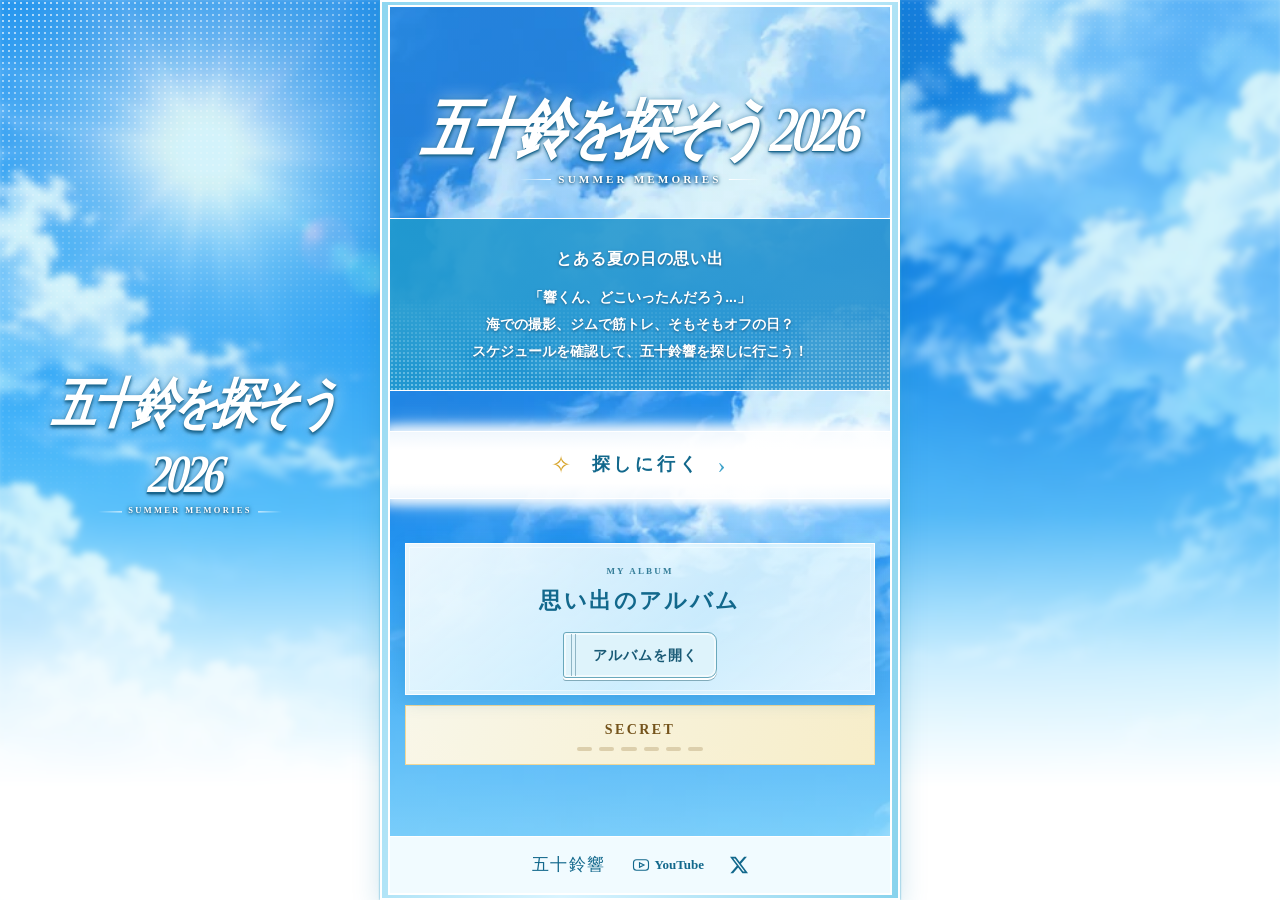
==== index.html @ 38d5ed5e "Publish 五十鈴を探そう2026 static site" ====
<!doctype html>
<html lang="ja">
<head>
  <meta charset="UTF-8">
  <meta name="viewport" content="width=device-width, initial-scale=1, viewport-fit=cover">
  <meta name="theme-color" content="#70c8ed">
  <meta name="description" content="">
  <title>五十鈴を探そう</title>
  <link rel="icon" href="favicon.svg" type="image/svg+xml">
  <link rel="stylesheet" href="style.css">
  <link rel="stylesheet" href="opening.css">
  <link rel="stylesheet" href="story.css">
  <script defer src="app.js"></script>
  <link rel="canonical" href="https://isuzukyo.github.io/isuzu-summer-2026/">
</head>
<body>
  <a class="skip-link" href="#main" data-text="共通.本文へ">本文へスキップ</a>
  <div class="summer-world" aria-hidden="true">
    <div class="world-sky"></div><div class="sky-halftone"></div>
    <div class="world-wordmark summer-signature">
      <span class="summer-lettering" data-text="トップ.タイトル">五十鈴を探そう
2026</span>
      <span class="signature-en" data-text="共通.英語ブランド名">SUMMER MEMORIES</span>
    </div>
  </div>
  <div class="campaign-frame">
    <div class="campaign-paper">
      <main id="main" tabindex="-1">
        <section id="title" class="summer-opening" aria-labelledby="hero-title">
          <div class="title-plate summer-signature">
            <h1 id="hero-title" class="summer-lettering" tabindex="-1" data-text="トップ.タイトル">五十鈴を探そう
2026</h1>
            <span class="signature-en" data-text="共通.英語ブランド名">SUMMER MEMORIES</span>
          </div>
          <div class="story-prologue">
            <p class="prologue-lead" data-text="トップ.前置き">とある夏の日の思い出</p>
            <p data-text="トップ.説明">「響くん、どこいったんだろう...」
海での撮影、ジムで筋トレ、そもそもオフの日？
スケジュールを確認して、五十鈴響を探しに行こう！</p>
          </div>
          <div class="start-strip"><button class="summer-start" type="button" data-start data-label="トップ.開始ボタン" aria-label="夏をはじめる"><span class="start-flare" aria-hidden="true">✧</span><span data-text="トップ.開始ボタン">探しに行く</span><span class="start-arrow" aria-hidden="true">›</span></button></div>
        </section>
        <section class="summer-album-invite" aria-labelledby="album-cover-title">
          <span class="album-kicker" data-text="アルバム案内.表紙英語">MY ALBUM</span>
          <h2 id="album-cover-title" data-text="アルバム案内.表紙タイトル">思い出のアルバム</h2>
          <p class="album-sub" data-text="アルバム案内.表紙説明"></p>
          <button type="button" class="album-cover-button album-book" data-gallery data-label="アルバム案内.開くボタン" aria-label="アルバムを開く"><span data-text="アルバム案内.開くボタン">アルバムを開く</span></button>
        </section>
        <section id="secret-entry" data-label="シークレット.アルバムタイトル" aria-label="SECRET"></section>
      </main>
    </div>
    <footer id="creator" class="campaign-footer" aria-labelledby="creator-title">
      <p class="creator-name" id="creator-title" data-text="公式リンク.名前">五十鈴響</p>
      <div class="creator-socials">
        <a data-social-link="youtube" data-label="公式リンク.YouTubeラベル" aria-label="YouTube" href="https://www.youtube.com/@isuzukyo" target="_blank" rel="noopener noreferrer"><svg viewBox="0 0 24 24" aria-hidden="true"><rect x="2" y="5" width="20" height="14" rx="4"/><path d="m10 9 6 3-6 3Z"/></svg><span data-text="公式リンク.YouTubeラベル">YouTube</span></a>
        <a data-social-link="x" data-label="公式リンク.Xラベル" aria-label="X" title="X" href="https://x.com/isuzu_kyo" target="_blank" rel="noopener noreferrer"><svg viewBox="0 0 24 24" aria-hidden="true"><path fill="currentColor" stroke="none" d="M18.901 1.153h3.68l-8.04 9.19L24 22.846h-7.406l-5.8-7.584-6.64 7.584H.47l8.6-9.835L0 1.154h7.594l5.243 6.932 6.064-6.933Zm-1.29 19.496h2.039L6.495 3.24H4.307l13.304 17.409Z"/></svg></a>
      </div>
    </footer>
  </div>
  <dialog id="experience" class="experience-dialog" aria-label="夏のつづきの物語">
    <header class="dialog-tools">
      <button class="dialog-home" type="button" data-home data-label="ボタン.タイトル画面に戻る" aria-label="タイトル画面に戻る"><span aria-hidden="true">←</span><span data-text="ボタン.タイトル画面に戻る">タイトル画面に戻る</span></button>
      <span class="story-wordmark" aria-hidden="true" data-text="トップ.タイトル">五十鈴を探そう
2026</span>
    </header>
    <div id="experience-content"></div>
  </dialog>
  <dialog id="gallery" class="gallery-dialog" data-label="アルバム.タイトル" aria-label="思い出のアルバム">
    <header class="dialog-tools">
      <button class="dialog-home" type="button" data-home data-label="ボタン.タイトル画面に戻る" aria-label="タイトル画面に戻る"><span aria-hidden="true">←</span><span data-text="ボタン.タイトル画面に戻る">タイトル画面に戻る</span></button>
      <button class="dialog-close" type="button" data-close data-label="共通.アルバムを閉じる" aria-label="アルバムを閉じる">×</button>
    </header>
    <div id="gallery-content"></div>
  </dialog>
  <dialog id="secret-gallery" class="gallery-dialog" data-label="シークレット.アルバムタイトル" aria-label="SECRET">
    <header class="dialog-tools">
      <button class="dialog-home" type="button" data-home data-label="ボタン.タイトル画面に戻る" aria-label="タイトル画面に戻る"><span aria-hidden="true">←</span><span data-text="ボタン.タイトル画面に戻る">タイトル画面に戻る</span></button>
      <button class="dialog-close" type="button" data-close data-label="共通.SECRETを閉じる" aria-label="SECRETを閉じる">×</button>
    </header>
    <div id="secret-gallery-content"></div>
  </dialog>
  <dialog id="artwork" class="artwork-dialog" aria-label="思い出のイラスト">
    <header class="dialog-tools">
      <button class="dialog-home" type="button" data-home data-label="ボタン.タイトル画面に戻る" aria-label="タイトル画面に戻る"><span aria-hidden="true">←</span><span data-text="ボタン.タイトル画面に戻る">タイトル画面に戻る</span></button>
      <button class="dialog-close" type="button" data-close data-label="共通.イラストを閉じる" aria-label="イラストを閉じる">×</button>
    </header>
    <div id="artwork-content"></div>
  </dialog>
  <div id="toast" role="status" aria-live="polite" hidden></div>
</body></html>
---- style.css ----
@charset "UTF-8";

/* A small summer story: a framed stage, generous controls, and uncropped artwork. */
:root {
  --paper: #f5fbfe;
  --white: #fffefa;
  --ink: #174b68;
  --muted: #4f7083;
  --teal: #126a94;
  --teal-dark: #105777;
  --sky: #89d6f2;
  --line: #bfdce9;
  --gold: #f8b500;
  --gold-hover: #e9aa00;
  --gold-soft: #fff2c1;
  --focus: #126a94;
  --serif: "Yu Mincho", "Hiragino Mincho ProN", "Noto Serif JP", serif;
  --sans: "Yu Gothic", "Hiragino Kaku Gothic ProN", Meiryo, sans-serif;
}

* { box-sizing: border-box; }
html { scroll-behavior: smooth; scrollbar-gutter: stable; }
html[data-modal-open] { overflow: hidden; }
body {
  min-width: 280px;
  margin: 0;
  padding: 32px 24px;
  color: var(--ink);
  background:
    radial-gradient(circle at 8% 18%, #fff4bf80 0 5.5%, transparent 5.7%),
    radial-gradient(ellipse at 88% 80%, #b8e8f699, transparent 42%),
    linear-gradient(155deg, #bce9f8 0%, #e4f5fb 48%, #f2f9fc 100%);
  font: 14px/1.8 var(--sans);
  font-feature-settings: "palt";
  -webkit-font-smoothing: antialiased;
}
body::before {
  content: "";
  position: fixed;
  z-index: -1;
  inset: 0;
  background-image: radial-gradient(#ffffffb3 .8px, transparent .9px);
  background-size: 9px 9px;
  mask-image: linear-gradient(180deg, #0009, transparent 80%);
  pointer-events: none;
}
h1, h2, h3, p { margin: 0; }
a { color: inherit; text-decoration: none; }
button, input, select, textarea { font: inherit; color: inherit; }
button { border: 0; cursor: pointer; }
button, a, select, summary { touch-action: manipulation; -webkit-tap-highlight-color: transparent; }
button:disabled { opacity: .45; cursor: default; }
img { display: block; max-width: 100%; }
svg { fill: none; stroke: currentColor; stroke-width: 1.5; }
[hidden] { display: none !important; }
::selection { background: #b8e7fa; }
a:focus-visible, button:focus-visible, select:focus-visible, summary:focus-visible {
  outline: 3px solid var(--focus);
  outline-offset: 4px;
}
.skip-link { position: fixed; left: 16px; top: -100px; z-index: 100; padding: 12px 20px; background: white; }
.skip-link:focus { top: 12px; }

/* The centered frame remains the same visual anchor on desktop and phone. */
.site-shell {
  position: relative;
  width: min(100%, 720px);
  margin: 0 auto;
  border: 7px solid #ffffffd9;
  outline: 1px solid #ffffffa6;
  outline-offset: 4px;
  border-radius: 22px;
  background: var(--paper);
  box-shadow: 0 24px 80px #27678914, 0 2px 8px #2767890a;
  overflow: hidden;
}
.site-header {
  display: flex;
  align-items: center;
  justify-content: space-between;
  gap: 16px;
  min-height: 76px;
  padding: 14px 28px;
  border-bottom: 1px solid #d6eaf3;
  background: #f9fdff;
}
.brand { display: inline-flex; align-items: center; gap: 10px; min-height: 44px; min-width: 0; }
.brand svg { width: 30px; height: 30px; flex-shrink: 0; color: var(--teal); stroke-width: 1.2; }
.brand > span { font: 600 20px/1.5 var(--serif); letter-spacing: .09em; overflow-wrap: anywhere; }
.site-header nav { flex-shrink: 0; }
.site-header nav > button {
  display: flex;
  align-items: center;
  gap: 8px;
  min-height: 44px;
  padding: 9px 13px;
  border: 1px solid #b5d7e7;
  border-radius: 999px;
  background: white;
  font-size: 12px;
  line-height: 1.5;
}
.site-header nav > button:hover { background: #e7f6fd; }
.site-header nav svg { width: 17px; height: 17px; flex-shrink: 0; }
.album-count { display: grid; place-items: center; min-width: 23px; height: 23px; padding: 0 4px; border-radius: 50%; background: var(--gold); font: 11px Georgia, serif; }

.opening {
  position: relative;
  isolation: isolate;
  display: grid;
  place-items: center;
  min-height: 510px;
  overflow: hidden;
}
.opening-sky { position: absolute; inset: 0; z-index: -2; overflow: hidden; background: linear-gradient(180deg, #bfeafa, #eaf8fd 67%, #b9e5f6); }
.opening-sky::before { content: ""; position: absolute; inset: 16px; border: 1px solid #ffffffa6; border-radius: 6px; }
.opening-sun { position: absolute; top: 8%; right: 7%; width: 102px; aspect-ratio: 1; border-radius: 50%; background: radial-gradient(circle at 40% 35%, #ffdd61, var(--gold)); box-shadow: 0 0 0 10px #fff3b92e, 0 0 0 24px #fff3b917; }
.opening-orbit { position: absolute; width: 600px; height: 600px; border: 1px solid #4a9dc41a; border-radius: 50%; }
.orbit-one { right: 57%; bottom: -53%; }
.orbit-two { left: 71%; top: 13%; }
.opening-glint { position: absolute; font: 30px Georgia, serif; color: #4d9fc24f; }
.glint-one { top: 30%; left: 8%; }
.glint-two { bottom: 23%; right: 8%; font-size: 23px; }
.opening-horizon { position: absolute; bottom: 10%; left: 0; right: 0; height: 1px; background: #7cc5e533; }
.opening-waves { position: absolute; left: 0; bottom: -1px; width: 100%; height: 70px; fill: #73c6e954; stroke: none; }
.opening-waves path + path { fill: #4ab0db3d; }
.hero-copy { width: 100%; max-width: 620px; padding: 64px 34px 79px; text-align: center; }
.hero h1 { font: 500 clamp(42px, 4.8vw, 64px)/1.42 var(--serif); letter-spacing: .08em; white-space: pre-line; text-wrap: balance; overflow-wrap: anywhere; color: #175b80; }
.hero-description { margin-top: 27px; font-size: 14px; line-height: 1.9; letter-spacing: .06em; white-space: pre-line; overflow-wrap: anywhere; }
.hero-actions { display: grid; grid-template-columns: 1.05fr 1fr; gap: 12px; max-width: 500px; margin: 30px auto 0; }
.primary-button, .secondary-button {
  display: inline-flex;
  align-items: center;
  justify-content: center;
  gap: 16px;
  min-width: 0;
  min-height: 52px;
  padding: 14px 21px;
  border: 1px solid transparent;
  border-radius: 10px;
  font-size: 14px;
  font-weight: 500;
  line-height: 1.6;
  letter-spacing: .035em;
  overflow-wrap: anywhere;
  white-space: normal;
  text-align: center;
  transition: background .18s, border-color .18s, box-shadow .18s;
}
.primary-button { background: var(--gold); color: var(--ink); box-shadow: 0 3px 0 #d49b001f; }
.primary-button:hover:not(:disabled) { background: var(--gold-hover); box-shadow: 0 4px 12px #b781001a; }
.secondary-button { border-color: #98c6dc; background: #f8fcff; color: var(--teal-dark); }
.secondary-button:hover:not(:disabled) { background: #e0f3fc; border-color: #66accc; }
.primary-button svg { width: 26px; height: 17px; flex-shrink: 0; }
.primary-button > span[aria-hidden], .secondary-button > span[aria-hidden] { flex-shrink: 0; font-size: 18px; }
.hero-actions .primary-button, .hero-actions .secondary-button { justify-content: space-between; min-height: 56px; border-radius: 999px; padding: 15px 23px; }
.hero-album-count { font: 12px Georgia, serif; letter-spacing: .08em; white-space: nowrap; }
.hero-album-count b { font-size: 19px; font-weight: 400; margin-right: 3px; }

#secret-entry { padding: 22px 32px 17px; background: #f8fcff; }
.secret-status { text-align: center; max-width: 450px; margin: auto; }
.secret-status p { font-size: 12px; line-height: 1.8; color: var(--muted); overflow-wrap: anywhere; }
.secret-progress { display: grid; grid-template-columns: repeat(6, minmax(0, 1fr)); gap: 7px; max-width: 250px; margin: 11px auto 0; }
.secret-progress > span { height: 4px; border-radius: 4px; background: #d0e8f2; }
.secret-progress > span.is-complete { background: #39a0c9; }
.album-book, .secret-action {
  display: inline-flex;
  align-items: center;
  justify-content: center;
  gap: .7em;
  min-height: 46px;
  max-width: 100%;
  font: 700 14px/1.5 var(--serif);
  letter-spacing: .08em;
  overflow-wrap: anywhere;
}
.album-book {
  position: relative;
  padding: 9px 18px 9px 29px;
  border: 1px solid #69a8bc;
  border-radius: 3px 9px 9px 3px;
  color: #185975;
  background: #def3fb;
  box-shadow: inset 0 0 0 2px #ffffff94, 0 2px #fff, 0 3px #81abba;
}
.album-book::before {
  content: "";
  position: absolute;
  inset: 1px auto 1px 7px;
  width: 3px;
  border-inline: 1px solid currentColor;
  opacity: .4;
}
.album-book:hover { background: #cbeaf7; }
.album-book[aria-pressed="true"] { background: var(--teal); border-color: var(--teal); color: white; }
.secret-action {
  padding: 9px 20px;
  border: 1px solid #ce9b36;
  border-radius: 999px;
  color: #6b470c;
  background: #fff1c2;
  box-shadow: inset 0 0 0 2px #fff9;
}
.secret-action:hover { background: #ffdf88; }
.secret-action[aria-pressed="true"] { background: #f5c554; border-color: #976713; }
.secret-star { flex: none; color: #976313; font: 19px/1 Georgia, serif; }
.simple-footer { display: flex; align-items: center; justify-content: center; flex-wrap: wrap; gap: 12px 25px; margin: 0 28px; padding: 15px 0 19px; border-top: 1px solid #d4e7f0; }
#creator-title { font: 500 17px/1.8 var(--serif); letter-spacing: .08em; overflow-wrap: anywhere; }
.creator-links { display: flex; align-items: center; flex-wrap: wrap; gap: 16px; max-width: 100%; }
.creator-link { display: inline-flex; align-items: center; gap: 7px; min-height: 44px; padding: 7px 2px; font-size: 12px; overflow-wrap: anywhere; }
.creator-link:hover { color: var(--teal); text-decoration: underline; text-underline-offset: 5px; }
.social-icon { width: 19px; height: 19px; flex-shrink: 0; fill: none; stroke: currentColor; stroke-width: 1.6; stroke-linejoin: round; stroke-linecap: round; }
.creator-link[data-social-link="youtube"] .social-icon path { fill: currentColor; stroke: none; }

/* Dialog shells keep their close control outside the scrolling content. */
dialog {
  --dialog-room: calc(100dvh - 40px - env(safe-area-inset-top) - env(safe-area-inset-bottom));
  width: min(1020px, calc(100vw - 40px));
  max-width: calc(100vw - 40px);
  max-height: var(--dialog-room);
  margin: auto;
  padding: 0;
  border: 1px solid #ffffff;
  border-radius: 18px;
  background: var(--paper);
  color: var(--ink);
  box-shadow: 0 24px 100px #12354d4d;
  overflow: hidden;
}
dialog::backdrop { background: #16435e91; backdrop-filter: blur(7px); }
dialog[open] { animation: dialog-in .2s ease-out; }
.dialog-close { position: absolute; top: 13px; right: 13px; z-index: 20; display: grid; place-items: center; width: 44px; height: 44px; padding: 0; border: 1px solid #c9e0ea; border-radius: 50%; background: #fbfdfff2; box-shadow: 0 2px 9px #174b6812; font: 26px/1 Arial, sans-serif; color: var(--ink); }
.dialog-close:hover { background: white; border-color: #87b9d2; }
#experience-content, #artwork-content, #gallery-content { max-height: var(--dialog-room); overflow: auto; overscroll-behavior: contain; scrollbar-gutter: stable; }
.experience-dialog:has(.is-choosing) { width: min(660px, calc(100vw - 40px)); }
.is-choosing { background: radial-gradient(ellipse at 100% 0, #a4dff650, transparent 65%), var(--paper); }
.is-choosing .experience-copy { max-width: 600px; margin: auto; padding: 52px 45px 40px; }
.step-eyebrow { font: 12px/1.7 Georgia, serif; color: var(--teal); letter-spacing: .1em; margin: 0 0 7px; }
.step-progress { display: flex; gap: 6px; margin-bottom: 22px; }
.step-progress i { width: 30px; height: 3px; border-radius: 2px; background: #d0e7f2; }
.step-progress i.is-active { background: #3c9fc6; }
.step-title { font: 500 30px/1.55 var(--serif); letter-spacing: .045em; white-space: pre-line; overflow-wrap: anywhere; text-wrap: pretty; }
.is-choosing .step-title { margin-bottom: 25px; padding-right: 20px; }
.choice-list { display: flex; flex-direction: column; gap: 14px; }
.choice-button { position: relative; display: flex; align-items: center; gap: 15px; width: 100%; min-height: 66px; padding: 16px 42px 16px 21px; border: 1px solid #93c9e0; border-radius: 999px; background: #fffefe; text-align: left; transition: background .18s, border-color .18s; }
.choice-button:hover { background: #e3f5fc; border-color: #4e9fc2; }
.choice-button > small { flex-shrink: 0; font: italic 13px Georgia, serif; color: #5687a1; }
.choice-button > span:not(.choice-arrow) { min-width: 0; flex: 1; }
.choice-button strong { display: block; font: 500 17px/1.65 var(--serif); letter-spacing: .025em; overflow-wrap: anywhere; white-space: pre-line; }
.choice-arrow { position: absolute; right: 19px; top: 50%; transform: translateY(-50%); color: var(--teal); font: 18px/1 var(--sans); }
.choice-button.is-complete { background: #fff5d3; border-color: #dfbf65; }
.choice-button.is-complete .choice-arrow { color: #8a690e; }
.back-button { display: inline-flex; align-items: center; align-self: flex-start; gap: 5px; min-height: 44px; padding: 8px 1px; border: 0; border-bottom: 1px solid var(--line); background: transparent; color: var(--muted); font-size: 13px; line-height: 1.8; overflow-wrap: anywhere; text-align: left; }
.back-button:hover { color: var(--teal); border-color: var(--teal); }
.is-choosing .back-button { margin-top: 16px; }

/* Contain (never crop) both the original portrait and replacement image ratios. */
.is-result, .artwork-layout { display: grid; grid-template-columns: minmax(0, 1.12fr) minmax(0, 1fr); height: min(780px, var(--dialog-room)); min-height: 0; }
.experience-art, .artwork-image { display: flex; align-items: center; justify-content: center; min-width: 0; min-height: 0; height: 100%; padding: 20px; background: linear-gradient(150deg, #dceff7, #edf7fc); }
.experience-art img, .artwork-image img { width: 100%; height: 100%; min-height: 0; object-fit: contain; object-position: center; }
.is-result .experience-copy, .artwork-copy { min-width: 0; min-height: 0; padding: 62px 32px 28px; overflow: auto; overscroll-behavior: contain; scrollbar-gutter: stable; }
.result-expression { margin: 8px 0 22px; font-size: 13px; line-height: 1.8; color: var(--muted); overflow-wrap: anywhere; white-space: pre-line; }
.result-actions { display: flex; flex-direction: column; gap: 11px; }
.result-actions > .primary-button, .result-actions > .secondary-button, .artwork-copy > .primary-button { width: 100%; }
.result-actions .back-button { margin: 3px 0 0; }
.secret-banner { margin-top: 21px; }
.secret-banner strong { display: block; margin: 0 0 9px; color: #795b0f; font: 500 13px/1.8 var(--sans); overflow-wrap: anywhere; }
.variant-picker { margin: 17px 0 22px; }
.variant-picker label { display: flex; flex-direction: column; gap: 7px; }
.variant-picker label > span { font-size: 12px; color: var(--muted); }
.variant-picker select { width: 100%; min-width: 0; min-height: 48px; padding: 10px 34px; border: 1px solid #a1c8dc; border-radius: 9px; background: white; font-size: 16px; text-align: center; text-align-last: center; }
.artwork-navigation { display: grid; grid-template-columns: 48px 1fr 48px; align-items: center; gap: 10px; margin-top: 22px; text-align: center; }
.artwork-navigation .secondary-button { min-height: 46px; padding: 8px; }
.artwork-navigation > span { color: var(--muted); font: 14px Georgia, serif; }
.artwork-copy > .back-button { margin-top: 12px; }

/* An album of distinct records, with no image source in the locked rows. */
.gallery-dialog { width: min(960px, calc(100vw - 40px)); }
#gallery-content { padding: 53px 40px 27px; }
.gallery-heading { text-align: center; }
.gallery-heading .step-title { font-size: 31px; }
.gallery-filter-count { margin-top: 9px; color: var(--muted); font: 14px/1.8 var(--sans); }
.album-mode-tabs { display: flex; justify-content: center; gap: 8px; flex-wrap: wrap; margin: 22px 0; }
.filter-button { min-height: 44px; border: 1px solid #b6d6e5; border-radius: 999px; background: white; line-height: 1.65; overflow-wrap: anywhere; }
.filter-row { display: flex; justify-content: center; flex-wrap: wrap; gap: 7px; margin: 0 0 23px; }
.filter-button { font-size: 12px; padding: 8px 13px; }
.filter-button:hover { border-color: #72b2d1; }
.filter-button[aria-pressed="true"] { background: var(--gold-soft); border-color: #d5b255; color: #715716; }
.secret-gallery-intro { margin: 20px auto; max-width: 640px; padding: 12px 17px; border-radius: 9px; background: #fff7dd; color: #795b0f; text-align: center; font-size: 12px; line-height: 1.8; }
.gallery-empty { padding: 9px 0 20px; text-align: center; }
.gallery-empty p { font-size: 13px; color: var(--muted); margin-bottom: 13px; }
.album-records { max-width: 680px; margin: 22px auto 0; display: flex; flex-direction: column; gap: 10px; }
.album-record { border: 1px solid #8fc6de; border-radius: 11px; background: #e5f5fd; overflow: hidden; }
.album-record-heading { display: flex; align-items: center; gap: 16px; min-height: 80px; padding: 18px 22px; list-style: none; cursor: pointer; }
.album-record-heading::-webkit-details-marker { display: none; }
.album-record-heading::marker { content: ""; }
.album-record-heading:hover { background: #d6edf9; }
.album-record-heading:focus-visible { outline-offset: -4px; }
.record-number { display: grid; place-items: center; width: 31px; height: 31px; flex-shrink: 0; border-radius: 50%; background: #ffffffb3; color: var(--teal); font: italic 15px Georgia, serif; }
.record-title { min-width: 0; flex: 1; }
.record-title strong { display: block; font: 500 19px/1.6 var(--serif); letter-spacing: .035em; overflow-wrap: anywhere; white-space: pre-line; }
.record-title small { display: block; margin-top: 3px; color: var(--muted); font: 11px/1.6 var(--sans); overflow-wrap: anywhere; white-space: pre-line; }
.record-toggle { display: flex; align-items: center; gap: 7px; flex-shrink: 0; font-size: 11px; color: var(--teal); }
.record-toggle i { font-style: normal; font-size: 22px; line-height: 1; transition: transform .18s; }
.album-record[open] .record-toggle i { transform: rotate(180deg); }
.record-close-label, .album-record[open] .record-open-label { display: none; }
.album-record[open] .record-close-label { display: inline; }
.album-record[open] > summary { border-bottom: 1px solid var(--line); }
.album-record-body { padding: 23px; background: #fcfeff; }
.album-record-body > img { width: min(100%, 460px); height: auto; max-height: min(650px, 70svh); object-fit: contain; margin: 0 auto 20px; background: #e6f2f8; padding: 7px; border: 1px solid #e0ebf0; }
.album-record-actions { display: flex; justify-content: center; flex-wrap: wrap; gap: 10px; }
.album-record-actions .primary-button, .album-record-actions .secondary-button { min-height: 48px; font-size: 13px; padding: 12px 19px; }
.album-record.is-locked { border-color: #d4e4ec; background: #edf4f8; }
.album-record.is-locked .album-record-heading { cursor: default; }
.album-record.is-locked .album-record-heading:hover { background: none; }
.album-record.is-locked .record-title strong { color: #708c9d; font-size: 17px; letter-spacing: .13em; }
.album-record.is-locked .record-number, .album-record.is-locked .record-toggle { color: #7694a5; }
.memory-grid { display: grid; grid-template-columns: repeat(4, minmax(0, 1fr)); gap: 20px 15px; }
.memory-card { display: block; min-width: 0; padding: 7px 7px 0; border: 1px solid #d3e3eb; border-radius: 4px; background: white; text-align: center; box-shadow: 0 3px 10px #174b6808; transition: border-color .18s, box-shadow .18s; }
.memory-card:hover { border-color: #6cacca; box-shadow: 0 6px 17px #174b6814; }
.memory-card img { width: 100%; height: auto; aspect-ratio: 1400/1998; object-fit: contain; background: #e8f3f8; }
.memory-card-caption { display: block; min-height: 59px; padding: 10px 5px 12px; overflow-wrap: anywhere; white-space: pre-line; }
.memory-card-caption small { display: block; color: var(--muted); font: 10px/1.6 var(--sans); }
.memory-card-caption strong { display: block; color: var(--ink); font: 500 13px/1.6 var(--sans); }

.cheki-share { min-width: 0; width: 100%; }
.cheki-open { width: 100%; }
.x-share-button { background: #e5f5fd; }
.x-share-button:hover { background: #d3edf9; }
#toast { position: fixed; z-index: 100; left: 50%; bottom: max(24px, env(safe-area-inset-bottom)); transform: translate(-50%, 8px); width: max-content; max-width: calc(100vw - 32px); padding: 13px 20px; border: 1px solid #b5d9e9; border-radius: 10px; color: var(--ink); background: #f8fdfff7; box-shadow: 0 6px 30px #174b6829; opacity: 0; transition: opacity .2s, transform .2s; font-size: 13px; line-height: 1.8; }
#toast.is-visible { opacity: 1; transform: translate(-50%, 0); }
.content-error { padding: 20px; background: #fff0dc; color: #7b3c19; font-size: 14px; line-height: 1.8; }

@keyframes dialog-in { from { opacity: 0; transform: translateY(8px); } to { opacity: 1; transform: translateY(0); } }

@media (max-width: 900px) and (min-width: 701px) {
  .is-result, .artwork-layout { grid-template-columns: minmax(0, 1fr) minmax(0, 1fr); }
  .is-result .experience-copy, .artwork-copy { padding-left: 23px; padding-right: 23px; }
  .experience-art, .artwork-image { padding: 12px; }
  .memory-grid { grid-template-columns: repeat(3, minmax(0, 1fr)); }
}

@media (max-width: 700px) {
  html { scrollbar-gutter: auto; }
  body { padding: 0; }
  .site-shell { width: 100%; min-height: 100svh; margin: 0; border: 0; outline: 0; border-radius: 0; box-shadow: none; }
  .site-header { min-height: 68px; padding: max(10px, env(safe-area-inset-top)) max(18px, env(safe-area-inset-right)) 10px max(18px, env(safe-area-inset-left)); gap: 10px; }
  .brand { gap: 7px; }
  .brand svg { width: 25px; height: 25px; }
  .brand > span { font-size: 18px; letter-spacing: .055em; }
  .site-header nav > button { gap: 6px; padding: 8px 10px; font-size: 11px; }
  .site-header nav svg { width: 16px; height: 16px; }
  .opening { min-height: 465px; }
  .opening-sky::before { inset: 12px; border-radius: 3px; }
  .hero-copy { padding: 50px 27px 63px; max-width: 470px; }
  .hero h1 { font-size: clamp(37px, 10.2vw, 50px); line-height: 1.5; letter-spacing: .055em; }
  .hero-description { margin-top: 23px; font-size: 13px; letter-spacing: .025em; }
  .hero-actions { grid-template-columns: 1fr; max-width: 300px; gap: 11px; margin-top: 27px; }
  .hero-actions .primary-button, .hero-actions .secondary-button { min-height: 52px; padding: 13px 23px; font-size: 14px; }
  .opening-sun { width: 79px; top: 7%; right: -13px; }
  .opening-glint { font-size: 23px; }
  .glint-one { top: 28%; left: 5%; }
  .glint-two { right: 5%; bottom: 25%; }
  .opening-waves { height: 55px; }
  .opening-orbit { width: 500px; height: 500px; }
  #secret-entry { padding: 20px 24px 16px; }
  .secret-status p { font-size: 12px; }
  .simple-footer { margin: 0 23px; padding: 13px 0 calc(20px + env(safe-area-inset-bottom)); gap: 10px 21px; }
  #creator-title { font-size: 16px; }
  .creator-links { gap: 14px; }
  dialog { --dialog-room: calc(100dvh - 24px - env(safe-area-inset-top) - env(safe-area-inset-bottom)); width: calc(100vw - 24px); max-width: calc(100vw - 24px); border-radius: 14px; }
  .experience-dialog:has(.is-choosing), .gallery-dialog { width: calc(100vw - 24px); }
  .dialog-close { width: 44px; height: 44px; top: 10px; right: 10px; }
  #experience-content, #artwork-content, #gallery-content { scrollbar-gutter: auto; }
  .is-choosing .experience-copy { padding: 60px 23px 29px; }
  .step-title { font-size: 25px; letter-spacing: .025em; line-height: 1.65; }
  .is-choosing .step-title { padding-right: 0; margin-bottom: 23px; }
  .step-progress { margin-bottom: 19px; }
  .choice-list { gap: 12px; }
  .choice-button { min-height: 66px; padding: 15px 35px 15px 16px; gap: 10px; border-radius: 17px; }
  .choice-button strong { font-size: 16px; letter-spacing: .015em; }
  .choice-button > small { font-size: 12px; }
  .choice-arrow { right: 14px; font-size: 17px; }
  .is-result, .artwork-layout { display: block; height: auto; }
  .experience-art, .artwork-image { height: auto; padding: 15px 15px 0; background: #e6f2f8; }
  .experience-art img, .artwork-image img { width: 100%; height: auto; max-height: 65svh; object-fit: contain; }
  .is-result .experience-copy, .artwork-copy { overflow: visible; padding: 25px 23px 28px; }
  .result-expression { margin-top: 6px; margin-bottom: 16px; }
  .primary-button, .secondary-button { min-height: 51px; font-size: 14px; padding: 13px 17px; }
  .secret-banner { margin-top: 17px; }
  #gallery-content { padding: 61px 21px 25px; }
  .gallery-heading .step-title { font-size: 27px; }
  .gallery-filter-count { margin-top: 7px; }
  .album-mode-tabs { gap: 8px; margin: 19px 0; }
  .filter-row { gap: 7px; margin-bottom: 21px; }
  .filter-button { font-size: 12px; padding: 8px 12px; }
  .secret-gallery-intro { margin: 18px auto; padding: 11px 13px; }
  .album-records { gap: 9px; margin-top: 20px; }
  .album-record-heading { min-height: 76px; gap: 11px; padding: 15px 14px; }
  .record-title strong { font-size: 17px; letter-spacing: .015em; }
  .record-title small { font-size: 11px; }
  .record-number { width: 28px; height: 28px; font-size: 14px; }
  .record-toggle { gap: 4px; font-size: 10px; }
  .record-toggle i { font-size: 20px; }
  .album-record-body { padding: 17px 13px 20px; }
  .album-record-body > img { padding: 5px; margin-bottom: 17px; }
  .album-record-actions { flex-direction: column; gap: 9px; }
  .album-record-actions .primary-button, .album-record-actions .secondary-button { width: 100%; margin: 0; font-size: 13px; }
  .memory-grid { grid-template-columns: repeat(2, minmax(0, 1fr)); gap: 16px 11px; }
  .memory-card { padding: 5px 5px 0; }
  .memory-card-caption { padding: 9px 3px 10px; }
  .memory-card-caption small { font-size: 11px; }
  .memory-card-caption strong { font-size: 12px; }
}

@media (max-width: 350px) {
  .site-header { padding-left: 13px; padding-right: 13px; gap: 7px; }
  .brand > span { font-size: 16px; }
  .brand svg { width: 23px; height: 23px; }
  .site-header nav > button { padding-left: 8px; padding-right: 8px; }
  .hero-copy { padding-left: 24px; padding-right: 24px; }
  .hero h1 { font-size: 36px; letter-spacing: .03em; }
  .hero-description { font-size: 12px; }
  .is-choosing .experience-copy, .is-result .experience-copy, .artwork-copy { padding-left: 18px; padding-right: 18px; }
  .choice-button { gap: 9px; padding-left: 13px; }
  #gallery-content { padding-left: 15px; padding-right: 15px; }
  .record-title strong { font-size: 16px; }
  .record-toggle > span { display: none; }
}

@media (max-height: 520px) and (orientation: landscape) {
  body { padding-top: 18px; padding-bottom: 18px; }
  .opening { min-height: 380px; }
  .hero-copy { padding-top: 32px; padding-bottom: 50px; }
  .is-result, .artwork-layout { display: grid; grid-template-columns: minmax(0, 1fr) minmax(0, 1fr); height: var(--dialog-room); }
  .experience-art, .artwork-image { height: 100%; padding: 12px; }
  .experience-art img, .artwork-image img { height: 100%; max-height: none; }
  .is-result .experience-copy, .artwork-copy { overflow: auto; padding: 55px 21px 24px; }
  .is-choosing .experience-copy { padding-top: 48px; padding-bottom: 24px; }
}

@media (prefers-reduced-motion: reduce) {
  html { scroll-behavior: auto; }
  *, *::before, *::after { animation: none !important; transition: none !important; }
}
---- opening.css ----
/* Summer campaign: the page is a portrait scene surrounded by a stationary sky. */
:root {
  --stage-width:100vw; --stage-height:100dvh;
  --wing-width:calc((100vw - var(--stage-width)) / 2);
  --summer-blue:#258eb8; --deep-water:#12688c; --sunlight:#efb737;
}
@media (min-width:767px) {
  :root { --stage-width:520px; }
}
html,html[data-modal-open] { scrollbar-gutter:auto; }
body { min-width:0; margin:0; padding:0; background:#f4fcff; height:100vh;height:100dvh; overflow:hidden; display:grid; place-items:center; }
body::before { display:none; }
.summer-world { position:fixed; inset:0; overflow:hidden; pointer-events:none; isolation:isolate; }
.world-sky { position:absolute; inset:-4px; filter:blur(3px); background:linear-gradient(0deg,#fff 7%,#fff 13%,#f4fcffcc 26%,#c4f6ff45 43%,transparent 63%),linear-gradient(#50d3f340,#7cdefa4a),url("scenery/illustrations/sky.webp") center 32% / cover no-repeat; }
.sky-halftone { position:absolute;inset:0;background:radial-gradient(circle,#fff 1px,transparent 1.55px) 0 0/6px 6px;mask-image:linear-gradient(160deg,#000a 0%,#0003 16%,transparent 40%); }
.world-wordmark { position:absolute; left:0; width:var(--wing-width); padding:0 clamp(8px,1.4vw,22px); top:50%; transform:translateY(-50%); }
.summer-signature { container-type:inline-size; text-align:center; color:white; }
.summer-lettering { display:block; font:italic 600 clamp(26px,12.9cqw,70px)/1.3 var(--serif); letter-spacing:-.09em; white-space:normal; overflow-wrap:anywhere; transform:skewX(-7deg) scaleY(1.21); font-feature-settings:"palt"; text-shadow:0 1px 1px #18658d,1px 2px 3px #1c658ee6,0 0 6px #236f9a85,0 0 15px #fff9; }
.signature-en { display:flex; align-items:center; justify-content:center; gap:.7em; width:100%; white-space:nowrap; margin:8px auto 0; font:600 clamp(8px,2.45cqw,13px)/1.4 Georgia,serif; letter-spacing:.28em; text-shadow:0 1px 3px #11496f,0 0 5px #17698f; }
.signature-en::before,.signature-en::after { content:""; height:1px; width:7%; background:linear-gradient(90deg,transparent,#fff); }
.signature-en::after { transform:rotate(180deg); }
.campaign-frame { position:relative; display:grid; grid-template-rows:minmax(0,1fr) auto; grid-template-columns:minmax(0,1fr); width:var(--stage-width); height:var(--stage-height); margin:auto; padding:3px 6px; border:2px solid white; background:linear-gradient(100deg,#8ed6f0,#d9f4ff 50%,#89d3ed);box-shadow:0 0 2px #39a4d0,0 8px 26px #157ead36; }
.campaign-paper { position:relative; min-height:0; overflow-x:hidden; overflow-y:auto; overscroll-behavior:contain; scrollbar-width:none; border:2px solid white; border-bottom:0; isolation:isolate; background:#89d8f4; }
.campaign-paper::-webkit-scrollbar{display:none}
.campaign-paper { display:flex; flex-direction:column; background:linear-gradient(180deg,#7fd8ee46,#7ddcff3d 42%,#b9effca6 68%,#ebfbff 88%) center top / 100% max(1270px,150%) no-repeat local, url("scenery/illustrations/sky.webp") 76% top / auto max(1270px,150%) no-repeat local, #9fddf5; }
.campaign-paper > * { flex-shrink:0; }
.summer-opening { padding-top:env(safe-area-inset-top); }
.title-plate { padding:10px 4.5% 24px; min-height:140px;display:flex;flex-flow:column;align-items:stretch;justify-content:center; }
.title-plate .summer-lettering{font-size:clamp(26px,12.9cqw,53px)}
#hero-title:focus { outline: none; }
.story-prologue { position:relative;isolation:isolate; padding:24px 18px; min-height:166px; display:grid;align-content:center;gap:10px; text-align:center;color:white;border-block:1px solid #fff;background:linear-gradient(110deg,#209acee8,#258fced9);font:700 14px/1.95 var(--sans);text-shadow:0 1px 3px #205f87;white-space:pre-line;overflow-wrap:anywhere; }
.story-prologue::before {content:"";position:absolute;inset:0;z-index:-1;background:radial-gradient(#d6f6ff8a .8px, transparent 1.2px) 0 0/4px 4px;mask-image:linear-gradient(0deg,#000c,transparent 55%);}
.prologue-lead {font-size:16px;letter-spacing:.045em;}
.start-strip { padding:clamp(27px,5.1vh,40px) 0 clamp(25px,6vh,44px); }
.summer-start {position:relative;display:flex;width:100%;gap:17px;align-items:center;justify-content:center;min-height:68px;padding:14px 23px;color:var(--deep-water);border-block:1px solid white;background:linear-gradient(180deg,#ffffffef,#ffffff 28%,white 78%,#ffffffed);box-shadow:0 0 10px 6px #ffffffdd,0 0 26px 2px #fff8;font:700 18px/1.55 var(--serif);letter-spacing:.21em;overflow-wrap:anywhere;transition:color .2s,box-shadow .2s;}
.summer-start:hover {color:#125a7f;box-shadow:0 0 13px 8px #fffffff5,0 0 25px 5px #ffecacb0;}
.start-flare {font:24px/1 Georgia,serif; color:#d7a429;}
.start-arrow {font:24px/1 Georgia,serif;color:#3da2ca;}
.summer-album-invite {position:relative;margin:0 15px 24px;padding:20px 15px 16px;text-align:center;color:var(--deep-water);border:1px solid #fffd;outline:1px solid #ffffff70;outline-offset:-5px;background:linear-gradient(140deg,#f6fdfff0,#e3f8ffda 60%,#f6fdffe3);box-shadow:0 5px 18px #056c9930;}
.album-kicker {display:block;font:600 9px/1.6 Georgia,serif;letter-spacing:.24em;color:#347d98;}
.summer-album-invite h2 {font:700 22px/1.6 var(--serif);letter-spacing:.11em;margin:5px 0 1px;}
.album-sub {font-size:13px;font-weight:600;line-height:1.75;white-space:pre-line;overflow-wrap:anywhere;}
.album-cover-button { margin-top: 13px; gap: 14px; }
.campaign-footer {
  --item-padding:13px;
  --side-padding:max(12px,env(safe-area-inset-left),env(safe-area-inset-right));
  display:flex; align-items:center; justify-content:center; flex-wrap:wrap; row-gap:8px; text-align:center;
  max-height:calc(var(--stage-height) * .45); overflow-y:auto; overscroll-behavior:contain;
  padding:6px var(--side-padding) max(6px,env(safe-area-inset-bottom));
  background:#f1fbff; border:2px solid white; border-top-width:1px; color:var(--deep-water);
}
.creator-name {max-width:100%;padding-inline:var(--item-padding);overflow-wrap:anywhere;font:700 15px/1.4 var(--serif);letter-spacing:.08em;}
.creator-socials {display:flex;max-width:100%;flex-wrap:wrap;justify-content:center;row-gap:4px;}
.creator-socials a {display:inline-flex;align-items:center;justify-content:center;padding-inline:var(--item-padding);min-height:44px;min-width:44px;max-width:100%;overflow-wrap:anywhere;gap:5px;font:600 13px/1.5 Georgia,serif;}
.creator-socials a:hover {text-decoration:underline;}
.creator-socials svg {width:18px;height:18px;flex:none;}
@media (min-width:767px) and (max-width:950px) { .world-wordmark {padding-inline:4px;} .world-wordmark .summer-lettering{font-size:11.05cqw;} .world-wordmark .signature-en {font-size:7px;letter-spacing:.12em;} }
@media (width < 767px) {
  .summer-world {display:none;}
  .campaign-frame {border:0;padding:0;box-shadow:none;}
  .campaign-paper {border:0;}
  .campaign-footer {border-width:1px 0 0;}
  .title-plate{min-height:140px;}
  .summer-album-invite{margin-inline:max(14px,env(safe-area-inset-left));}
  
}
@media (max-height:630px) { .title-plate{min-height:110px;padding-bottom:15px;}.story-prologue{min-height:143px;padding-block:16px;}.start-strip{padding-block:23px;}.summer-start{min-height:55px;} }
@media (prefers-reduced-motion:no-preference) { .title-plate{animation:summer-arrive .6s ease-out both;} @keyframes summer-arrive{from{opacity:0;transform:translateY(3px)}to{opacity:1;transform:translateY(0)}} }

@media (max-height:480px) { .title-plate{min-height:80px;padding-block:5px 13px;}.story-prologue{min-height:113px;padding-block:10px;line-height:1.6;gap:5px;}.start-strip{padding-block:16px 19px;}.summer-start{min-height:49px;} }
---- story.css ----
/* Auto margins center a short title page and collapse when its content needs to scroll. */
.campaign-paper > #main {
  flex: 0 0 auto;
  margin-block: auto;
  padding-block: max(14px, env(safe-area-inset-top)) 14px;
}
.summer-opening { padding-top: 0; }
.summer-album-invite { margin-bottom: 0; }
#secret-entry {
  margin: 10px max(15px, env(safe-area-inset-right)) 0 max(15px, env(safe-area-inset-left));
  padding: 13px 15px;
  border: 1px solid #f0d797;
  background: linear-gradient(120deg, #fff9e8f5, #fff0c6f2);
  color: #74531b;
}
#secret-entry:empty { display: none; }
.secret-locked-title { font: 700 14px/1.5 var(--serif); letter-spacing: .17em; overflow-wrap: anywhere; }
#secret-entry .secret-status p { margin: 5px auto 0; color: #705221; }
#secret-entry .secret-progress { max-width: 126px; margin-top: 7px; }
#secret-entry .secret-progress > span { background: #dccfac; }
#secret-entry .secret-progress > .is-complete { background: #937018; }

/* The game stays inside the same portrait frame as its opening screen. */
#experience, #artwork, #gallery, #secret-gallery {
  position: fixed;
  inset: 0;
  width: var(--stage-width);
  height: var(--stage-height);
  max-width: 100vw;
  max-height: 100dvh;
  margin: auto;
  border-radius: 0;
  box-shadow: none;
  overflow: hidden;
  color: #164e68;
}
#experience, #artwork {
  padding: 2px 5px;
  border: 2px solid white;
  background: #8bd0eb;
}
#experience::backdrop, #artwork::backdrop, #gallery::backdrop, #secret-gallery::backdrop {
  background: transparent;
  backdrop-filter: none;
}
#experience[open], #artwork[open], #gallery[open], #secret-gallery[open] {
  display: grid;
  grid-template-rows: auto minmax(0, 1fr);
  grid-template-columns: minmax(0, 1fr);
  animation: none;
}
#experience-content, #artwork-content {
  width: 100%;
  height: 100%;
  max-height: none;
  border: 2px solid white;
  overflow: hidden auto;
  overscroll-behavior: contain;
  scrollbar-gutter: auto;
  scrollbar-width: none;
}
#experience-content::-webkit-scrollbar, #artwork-content::-webkit-scrollbar { display: none; }
dialog .step-title:focus { outline: 0; }
.dialog-tools {
  display: flex;
  align-items: center;
  justify-content: space-between;
  gap: 10px;
  padding: max(7px, env(safe-area-inset-top)) max(9px, env(safe-area-inset-right)) 7px max(9px, env(safe-area-inset-left));
}
.dialog-home {
  display: inline-flex;
  align-items: center;
  gap: 7px;
  max-width: 100%;
  min-height: 44px;
  padding: 7px 12px;
  border: 1px solid #c0e3ec;
  border-radius: 6px;
  background: #f7fdff;
  color: #176984;
  font: 600 13px/1.4 var(--sans);
  overflow-wrap: anywhere;
}
.dialog-home:hover {
  border-color: #6eb7ce;
  background: white;
}
.story-wordmark {
  min-width: 0;
  max-width: 47%;
  color: #fff;
  font: italic 500 clamp(16px, 4.2vw, 23px)/1.28 var(--serif);
  letter-spacing: -.065em;
  text-align: right;
  text-shadow: 0 1px 2px #034d75, 0 0 5px #065a86;
  overflow-wrap: anywhere;
}
.is-choosing, .is-result, .artwork-layout {
  background: url("scenery/illustrations/sky.webp") center / auto 110% no-repeat, #73cbec;
}
.is-choosing {
  display: flex;
  flex-direction: column;
  min-height: 100%;
}
.is-choosing .experience-copy {
  flex: 1;
  display: grid;
  grid-template: "progress" auto "choices" minmax(186px, 1fr) "question" auto "back" minmax(52px, .17fr) / minmax(0, 1fr);
  width: 100%;
  min-width: 0;
  margin: 0;
  padding: 17px 0 7px;
}
.step-progress {
  grid-area: progress;
  display: block;
  justify-self: start;
  min-height: 37px;
  margin: 0;
  padding: 7px 17px 7px 14px;
  border-radius: 0 30px 30px 0;
  background: #fffffff5;
  box-shadow: 0 1px 5px #32779522;
}
.step-spoken, .copy-for-readers {
  position: absolute;
  width: 1px;
  height: 1px;
  overflow: hidden;
  clip-path: inset(50%);
  white-space: nowrap;
}
.step-beads { display: flex; align-items: center; gap: 6px; }
.step-beads i {
  display: grid;
  place-items: center;
  width: 22px;
  height: 22px;
  border: 1px solid #46acc8;
  border-radius: 100%;
  color: #167698;
  background: white;
  font: 600 14px/1 Georgia, serif;
}
.step-beads i.is-active { color: white; background: #258fb8; }
.step-beads b { color: #8dbfcf; font: 13px Georgia, serif; }
.choice-list {
  grid-area: choices;
  align-self: center;
  display: grid;
  gap: clamp(12px, 4.3dvh, 32px);
  margin: 14px 8% 34px;
}
.choice-button, .choice-button.is-complete {
  display: grid;
  place-items: center;
  width: 100%;
  min-height: 56px;
  padding: 12px 22px;
  border: 1.5px solid white;
  border-radius: 999px;
  background: #137fb8d9;
  color: white;
  box-shadow: 0 2px 10px #205e7914;
  text-align: center;
}
.choice-button strong {
  font: 700 15px/1.5 var(--sans);
  letter-spacing: .045em;
  text-shadow: 0 1px 3px #075779;
  overflow-wrap: anywhere;
}
.choice-button:hover, .choice-button.is-complete:hover { background: #096eaae8; border-color: white; }
.visited-mark {
  position: absolute;
  right: 10px;
  top: 50%;
  transform: translateY(-50%);
  color: #ffeda2;
  font: 700 12px var(--sans);
}
.is-choosing .story-question {
  grid-area: question;
  position: relative;
  min-height: 66px;
  margin: 4px 4% 0;
  padding: 18px 22px;
  border-radius: 4px;
  color: #143c4f;
  background: #fffffff0;
  font: 600 14px/1.65 var(--sans);
  letter-spacing: .025em;
  box-shadow: 0 1px 6px #3157651a;
}
.story-question::after {
  content: "";
  position: absolute;
  right: 12px;
  bottom: 9px;
  border: 4px solid transparent;
  border-top: 6px solid #1b627c;
  border-bottom: 0;
}
.is-choosing[data-step="1"] .story-question { display: grid; align-content: center; min-height: 82px; }
.is-choosing .story-back {
  grid-area: back;
  align-self: center;
  justify-self: start;
  min-height: 44px;
  margin: 0 4%;
  padding: 5px 15px;
  border: 1px solid #b3dce9;
  border-radius: 99px;
  color: #14647e;
  background: #ffffffea;
  font-size: 12px;
}
/* An uncropped souvenir print, followed by the two actions in the reference. */
.is-result, .artwork-layout {
  display: block;
  min-height: 100%;
  height: auto;
  color: #17536b;
}
.result-heading {
  display: flex;
  align-items: baseline;
  justify-content: center;
  flex-wrap: wrap;
  gap: 3px 12px;
  padding: 12px 10px;
  border-bottom: 1px solid white;
  color: white;
  background: radial-gradient(#ffffff36 .7px, transparent .9px) 0 0 / 3px 3px, #278cbbd9;
  text-shadow: 0 1px 3px #286f8c;
  text-align: center;
}
.result-heading .step-title { font: 700 23px/1.4 var(--sans); letter-spacing: .04em; }
.result-heading p { font: 600 13px/1.4 var(--sans); overflow-wrap: anywhere; }
.experience-art {
  display: block;
  position: relative;
  width: 100%;
  height: auto;
  padding: 0;
  background: #c8e8ed;
}
.result-portrait {
  display: block;
  position: relative;
  width: 100%;
  height: clamp(230px, calc(var(--stage-height) - 345px), 560px);
  padding: 0;
  border: 0;
  background: #c8e8ed;
  overflow: hidden;
  cursor: zoom-in;
}
.result-portrait:focus-visible { outline-offset: -4px; }
.experience-art .result-portrait img {
  width: 100%;
  height: 100%;
  max-height: none;
  object-fit: contain;
}
.result-portrait .portrait-original { position: relative; }
.experience-art .result-portrait .portrait-ambient {
  position: absolute;
  inset: 0;
  object-fit: cover;
  transform: scale(1.15);
  filter: blur(15px) saturate(.72);
  opacity: .65;
}
.story-caption {
  position: absolute;
  top: 8%;
  right: 5%;
  margin: 0;
  max-height: 53%;
  writing-mode: vertical-rl;
  text-orientation: mixed;
  color: #143b4c;
  font: 500 14px/1.72 var(--serif);
  letter-spacing: .08em;
  pointer-events: none;
}
.story-caption > span {
  background: #fffffff2;
  padding: 4px 1px;
  -webkit-box-decoration-break: clone;
  box-decoration-break: clone;
}
.story-caption.is-long {
  position: static;
  max-height: none;
  padding: 12px;
  writing-mode: horizontal-tb;
  background: #f6fcff;
  overflow-wrap: anywhere;
}
.story-caption.is-long > span { background: transparent; }
.result-actions { position: relative; padding-top: 4px; align-items: center; gap: 14px; }
.png-download-status { color: #305c75; font: 600 12px/1.6 var(--sans); }
.png-download-status:empty { display: none; }
.result-actions > .result-download {
  position: relative;
  width: 85%;
  min-height: 74px;
  padding: 15px 9px 15px 83px;
  border: 4px double #b4d6e0;
  border-radius: 999px;
  color: #197b99;
  background: white;
  box-shadow: 0 3px 5px #15516e6e;
  font: 700 17px/1.5 var(--serif);
  letter-spacing: .13em;
}
.result-download .souvenir-print {
  position: absolute;
  top: 50%;
  left: 9%;
  width: clamp(42px, 13vw, 59px);
  aspect-ratio: .7;
  padding: 3px 3px 6px;
  border: 1px solid #d6e8eb;
  background: white;
  box-shadow: 1px 2px 4px #285c7166;
  transform: translateY(-60%) rotate(7deg);
}
.souvenir-print img { width: 100%; height: 100%; object-fit: contain; background: #eff8fc; }
.result-actions .cheki-share { width: 78%; }
.is-result .cheki-open {
  width: 100%;
  min-height: 55px;
  padding: 12px 15px;
  border: 4px double #c2edfb;
  border-radius: 4px 20px 4px 20px;
  color: white;
  background: linear-gradient(175deg, #117fb7, #2b9dd2 64%, #64bbdf);
  box-shadow: 0 3px 5px #21567769;
  font: 700 16px/1.5 var(--serif);
  letter-spacing: .1em;
}
.is-result .cheki-open:hover { background: #117fb7; }
.result-actions .replay-story {
  align-self: stretch;
  justify-content: center;
  gap: 9px;
  min-height: 55px;
  margin: 5px 0 0;
  border: 0;
  padding: 10px;
  color: #207e9a;
  background: white;
  box-shadow: 0 0 9px 4px #ffffffe6;
  font: 600 14px/1.5 var(--serif);
  letter-spacing: .14em;
}
.replay-story span { font: 21px Georgia, serif; }
.result-actions .result-album { margin-bottom: 16px; }
.result-notice { padding: 0 12px 12px; color: #185975; text-align: center; }
.artwork-image { height: auto; padding: 0; background: #cce7ed; }
.artwork-image img { width: 100%; height: auto; max-height: none; object-fit: contain; }
.artwork-copy { padding: 20px 6% 24px; background: #f4fbff; overflow: visible; text-align: center; }
.artwork-copy .step-title { font-size: 23px; }
.artwork-copy .result-expression { margin: 6px 0 15px; }
.artwork-copy > .primary-button, .album-record-actions .primary-button {
  border: 3px double #adcfdf;
  border-radius: 99px;
  color: #197797;
  background: white;
}
.artwork-copy .back-button { margin: 12px auto 0; }

/* The record sheet overlays the current page and scrolls independently. */
#gallery, #secret-gallery {
  border: 0;
  padding: 0;
  background: #08374ac9;
}
#secret-gallery { background: #514631e6; }
.dialog-tools .dialog-close {
  position: static;
  flex: none;
  width: 44px;
  height: 44px;
  border: 3px double #c4e3ed;
  color: #2999b8;
  background: white;
  font: 24px/1 Arial, sans-serif;
}
#gallery-content, #secret-gallery-content {
  display: flex;
  flex-direction: column;
  width: calc(100% - 10px);
  height: auto;
  max-height: calc(100% - 5px);
  align-self: start;
  margin: 0 auto 5px;
  padding: 25px 4% 18px;
  overflow: hidden auto;
  overscroll-behavior: contain;
  scrollbar-gutter: auto;
  scrollbar-width: thin;
  border: 3px double #cadee7;
  border-radius: 5px;
  background: white;
}
#gallery-content > *, #secret-gallery-content > * { flex-shrink: 0; }
.gallery-heading { order: 0; }
.gallery-heading .step-title { color: #166d8d; font: 700 22px/1.5 var(--serif); letter-spacing: .12em; }
.collection-description { margin: 6px 0; font: 500 13px/1.7 var(--sans); overflow-wrap: anywhere; }
#secret-gallery-content {
  border-color: #e1c881;
  background: linear-gradient(#fff4d5, #fffcf4 220px);
  color: #67512a;
}
#secret-gallery .gallery-heading { margin-bottom: 16px; }
#secret-gallery .step-title { color: #866017; letter-spacing: .18em; }
#secret-gallery .filter-button { border-color: #ddc68b; color: #70531b; }
#secret-gallery .filter-button[aria-pressed="true"] { border-color: #9a7622; background: #ffdf83; color: #503c12; }
#secret-gallery .memory-card { border-color: #dfcfab; }
#secret-gallery .memory-card:hover { border-color: #a27820; }
.filter-button { min-height: 44px; padding: 6px 12px; }
.filter-row { order: 2; gap: 5px; margin: 0 0 12px; }
.album-records, .memory-grid { order: 3; }
.album-records { width: 100%; gap: 8px; margin: 14px auto 0; }
.album-record, .album-record.is-locked { border: 0; border-radius: 5px; overflow: hidden; }
.album-record { background: #168ab3; }
.album-record.is-locked { background: #aec5cf; }
.album-record-heading {
  display: grid;
  grid-template-columns: 16px minmax(0, 1fr) 16px;
  align-items: center;
  gap: 4px;
  min-height: 45px;
  padding: 7px 11px;
  color: white;
  line-height: 1.35;
}
.album-record-heading:hover { background: #147b9f; }
.record-title { grid-column: 2; }
.record-title strong, .album-record.is-locked .record-title strong {
  color: white;
  font: 700 15px/1.45 var(--sans);
  letter-spacing: .035em;
  overflow-wrap: anywhere;
  text-align: center;
}
.album-record.is-locked .record-title strong { color: #315a6b; }
.record-toggle, .album-record.is-locked .record-toggle { color: white; justify-content: flex-end; font: 17px/1 Arial, sans-serif; }
.album-record[open] .record-toggle { transform: rotate(180deg); }
.album-record-body { padding: 11px 8px 14px; background: #eff8fc; }
.album-record-body > img { width: 100%; height: auto; max-height: none; margin-bottom: 9px; padding: 0; border: 0; }
.album-record-actions { display: flex; flex-direction: column; gap: 7px; }
.album-record-actions .primary-button, .album-record-actions .secondary-button { width: 100%; min-height: 44px; padding: 7px 12px; }
.gallery-empty { order: 5; padding: 12px 0 0; }
.gallery-empty p { margin-bottom: 6px; }
.gallery-empty .primary-button { min-height: 44px; }
.memory-grid { grid-template-columns: repeat(2, minmax(0, 1fr)); gap: 11px 8px; }
.memory-card { padding: 5px 5px 0; }
.memory-card-caption { min-height: 0; padding: 7px 3px; }

@keyframes story-reveal { from { opacity: .48; } to { opacity: 1; } }
@media (prefers-reduced-motion: no-preference) {
  .is-choosing, .is-result, .artwork-layout { animation: story-reveal .25s ease-out; }
}
@media (width < 767px) {
  #experience, #artwork { padding: 0; border: 0; }
  #experience-content, #artwork-content { border: 0; }
}
@media (max-width: 360px) {
  .story-wordmark { font-size:clamp(12px,4.1vw,14px); letter-spacing:-.06em; }
  .choice-button strong { font-size: 14px; }
  .record-title strong { font-size: 14px; }
  .result-download .souvenir-print { left: 7%; }
}
@media (max-height: 540px) {
  .dialog-tools { padding-top: max(2px, env(safe-area-inset-top)); padding-bottom: 2px; }
  .is-choosing .experience-copy {
    padding-top: 3px;
    grid-template-rows: auto minmax(152px, 1fr) auto auto;
  }
  .choice-list { gap: 8px; margin-block: 12px; }
  .choice-button, .choice-button.is-complete { min-height: 44px; padding-block: 8px; }
  .is-choosing .story-question, .is-choosing[data-step="1"] .story-question { min-height: 47px; padding-block: 12px; }
  .is-choosing .story-back { margin-top: 5px; }
}

/* Remove the space and decoration of copy cleared in the owner's editor. */
:where([data-text], .step-title, .result-heading p, .result-expression, .collection-description, .secret-locked-title,
       .secret-status p, .gallery-empty p):empty,
:where(.summer-signature, .story-prologue, .result-heading,
       .gallery-heading, .memory-card-caption):not(:has(> :not(:empty))),
.creator-socials:not(:has(a:not([hidden]))),
.campaign-footer:has(.creator-name:empty):not(:has(a:not([hidden]))) {
  display: none !important;
}
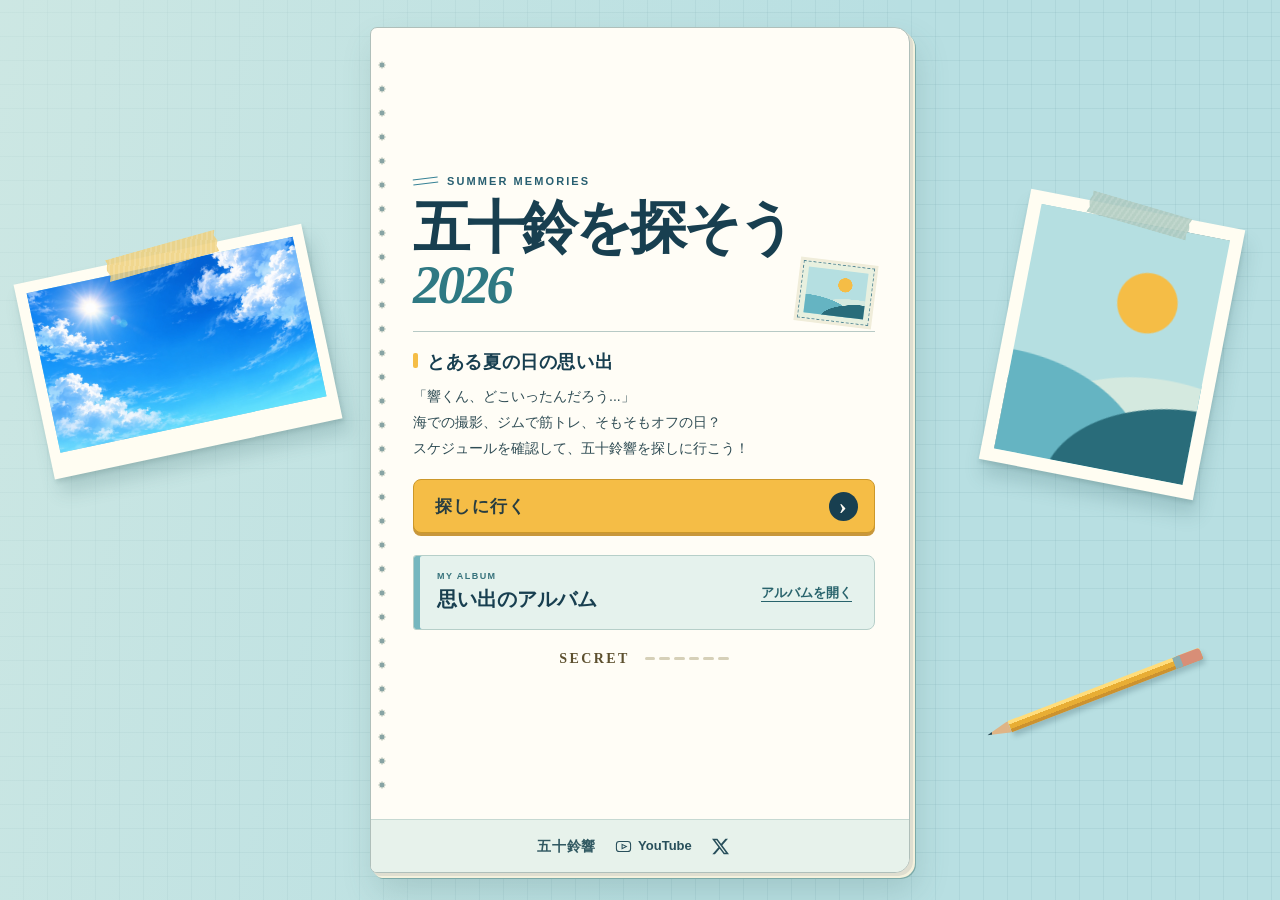
==== commit 95bf6c93: "Give the summer story an original sketchbook design" ====
--- a/index.html
+++ b/index.html
@@ -7,21 +7,19 @@
   <meta name="description" content="">
   <title>五十鈴を探そう</title>
   <link rel="icon" href="favicon.svg" type="image/svg+xml">
-  <link rel="stylesheet" href="style.css">
-  <link rel="stylesheet" href="opening.css">
-  <link rel="stylesheet" href="story.css">
+  <link rel="stylesheet" href="style.css?v=6375cef192b7">
+  <link rel="stylesheet" href="opening.css?v=bac8bd41760e">
+  <link rel="stylesheet" href="story.css?v=bd63072ff19a">
+  <link rel="stylesheet" href="album.css?v=9b8e674f9b50">
   <script defer src="app.js"></script>
   <link rel="canonical" href="https://isuzukyo.github.io/isuzu-summer-2026/">
 </head>
 <body>
   <a class="skip-link" href="#main" data-text="共通.本文へ">本文へスキップ</a>
   <div class="summer-world" aria-hidden="true">
-    <div class="world-sky"></div><div class="sky-halftone"></div>
-    <div class="world-wordmark summer-signature">
-      <span class="summer-lettering" data-text="トップ.タイトル">五十鈴を探そう
-2026</span>
-      <span class="signature-en" data-text="共通.英語ブランド名">SUMMER MEMORIES</span>
-    </div>
+    <div class="desk-postcard"><i></i></div>
+    <div class="desk-print"><i></i></div>
+    <div class="desk-pencil"></div>
   </div>
   <div class="campaign-frame">
     <div class="campaign-paper">
@@ -31,6 +29,7 @@
             <h1 id="hero-title" class="summer-lettering" tabindex="-1" data-text="トップ.タイトル">五十鈴を探そう
 2026</h1>
             <span class="signature-en" data-text="共通.英語ブランド名">SUMMER MEMORIES</span>
+            <span class="summer-stamp" aria-hidden="true"><i></i></span>
           </div>
           <div class="story-prologue">
             <p class="prologue-lead" data-text="トップ.前置き">とある夏の日の思い出</p>
--- a/opening.css
+++ b/opening.css
@@ -1,70 +1,180 @@
-/* Summer campaign: the page is a portrait scene surrounded by a stationary sky. */
+/* A summer sketchbook on a drawing table. */
 :root {
-  --stage-width:100vw; --stage-height:100dvh;
-  --wing-width:calc((100vw - var(--stage-width)) / 2);
-  --summer-blue:#258eb8; --deep-water:#12688c; --sunlight:#efb737;
+  --stage-width: 100vw;
+  --stage-height: 100dvh;
+  --summer-ink: #183f50;
+  --summer-blue: #72bdce;
+  --deep-water: #19546a;
+  --sunlight: #f5bd46;
+  --leaf: #fffdf6;
+  --wing-width: calc((100vw - var(--stage-width)) / 2);
 }
-@media (min-width:767px) {
-  :root { --stage-width:520px; }
+@media (min-width: 767px) {
+  :root { --stage-width: 540px; --stage-height: min(940px, calc(100dvh - 54px)); }
 }
-html,html[data-modal-open] { scrollbar-gutter:auto; }
-body { min-width:0; margin:0; padding:0; background:#f4fcff; height:100vh;height:100dvh; overflow:hidden; display:grid; place-items:center; }
-body::before { display:none; }
-.summer-world { position:fixed; inset:0; overflow:hidden; pointer-events:none; isolation:isolate; }
-.world-sky { position:absolute; inset:-4px; filter:blur(3px); background:linear-gradient(0deg,#fff 7%,#fff 13%,#f4fcffcc 26%,#c4f6ff45 43%,transparent 63%),linear-gradient(#50d3f340,#7cdefa4a),url("scenery/illustrations/sky.webp") center 32% / cover no-repeat; }
-.sky-halftone { position:absolute;inset:0;background:radial-gradient(circle,#fff 1px,transparent 1.55px) 0 0/6px 6px;mask-image:linear-gradient(160deg,#000a 0%,#0003 16%,transparent 40%); }
-.world-wordmark { position:absolute; left:0; width:var(--wing-width); padding:0 clamp(8px,1.4vw,22px); top:50%; transform:translateY(-50%); }
-.summer-signature { container-type:inline-size; text-align:center; color:white; }
-.summer-lettering { display:block; font:italic 600 clamp(26px,12.9cqw,70px)/1.3 var(--serif); letter-spacing:-.09em; white-space:normal; overflow-wrap:anywhere; transform:skewX(-7deg) scaleY(1.21); font-feature-settings:"palt"; text-shadow:0 1px 1px #18658d,1px 2px 3px #1c658ee6,0 0 6px #236f9a85,0 0 15px #fff9; }
-.signature-en { display:flex; align-items:center; justify-content:center; gap:.7em; width:100%; white-space:nowrap; margin:8px auto 0; font:600 clamp(8px,2.45cqw,13px)/1.4 Georgia,serif; letter-spacing:.28em; text-shadow:0 1px 3px #11496f,0 0 5px #17698f; }
-.signature-en::before,.signature-en::after { content:""; height:1px; width:7%; background:linear-gradient(90deg,transparent,#fff); }
-.signature-en::after { transform:rotate(180deg); }
-.campaign-frame { position:relative; display:grid; grid-template-rows:minmax(0,1fr) auto; grid-template-columns:minmax(0,1fr); width:var(--stage-width); height:var(--stage-height); margin:auto; padding:3px 6px; border:2px solid white; background:linear-gradient(100deg,#8ed6f0,#d9f4ff 50%,#89d3ed);box-shadow:0 0 2px #39a4d0,0 8px 26px #157ead36; }
-.campaign-paper { position:relative; min-height:0; overflow-x:hidden; overflow-y:auto; overscroll-behavior:contain; scrollbar-width:none; border:2px solid white; border-bottom:0; isolation:isolate; background:#89d8f4; }
-.campaign-paper::-webkit-scrollbar{display:none}
-.campaign-paper { display:flex; flex-direction:column; background:linear-gradient(180deg,#7fd8ee46,#7ddcff3d 42%,#b9effca6 68%,#ebfbff 88%) center top / 100% max(1270px,150%) no-repeat local, url("scenery/illustrations/sky.webp") 76% top / auto max(1270px,150%) no-repeat local, #9fddf5; }
-.campaign-paper > * { flex-shrink:0; }
-.summer-opening { padding-top:env(safe-area-inset-top); }
-.title-plate { padding:10px 4.5% 24px; min-height:140px;display:flex;flex-flow:column;align-items:stretch;justify-content:center; }
-.title-plate .summer-lettering{font-size:clamp(26px,12.9cqw,53px)}
+@media (min-width: 767px) and (max-height: 640px) {
+  :root { --stage-height: calc(100dvh - 16px); }
+}
+html, html[data-modal-open] { scrollbar-gutter: auto; }
+body {
+  display: grid; place-items: center; height: 100vh; height: 100dvh;
+  min-width: 0; margin: 0; padding: 0; overflow: hidden;
+  background: #b5dce0; color: var(--summer-ink);
+}
+body::before { display: none; }
+.summer-world {
+  position: fixed; inset: 0; overflow: hidden; pointer-events: none;
+  background:
+    linear-gradient(105deg, #e1efe480, transparent 60%),
+    repeating-linear-gradient(0deg, transparent 0 23px, #40778416 23px 24px),
+    repeating-linear-gradient(90deg, transparent 0 23px, #40778416 23px 24px),
+    #b8dfe2;
+}
+.desk-postcard, .desk-print {
+  position: absolute; width: clamp(190px, 23vw, 415px); aspect-ratio: 1.48;
+  box-shadow: 1px 3px 4px #25484a24, 5px 15px 18px #38666b36;
+  background: #fffdf2;
+}
+.desk-postcard {
+  top: 28%; right: calc(50% + var(--stage-width) / 2 + var(--wing-width) * .12);
+  transform: rotate(-12deg); padding: 11px 11px 25px;
+}
+.desk-postcard i { display: block; width: 100%; height: 100%; background: #8ac8df url("scenery/illustrations/sky.webp") 42% 43% / cover; }
+.desk-postcard::after, .desk-print::after {
+  content: ""; position: absolute; left: 32%; top: -9px; width: 39%; height: 23px;
+  transform: rotate(-4deg); background: repeating-linear-gradient(110deg, #ffffff24 0 2px, transparent 2px 5px), #efd17edb;
+  clip-path: polygon(1% 0, 100% 4%, 98% 26%, 100% 52%, 98% 73%, 99% 100%, 0 97%, 2% 73%, 0 45%, 2% 18%);
+}
+.desk-print {
+  width: clamp(158px, 17vw, 305px); aspect-ratio: .79; top: 23%;
+  left: calc(50% + var(--stage-width) / 2 + var(--wing-width) * .25);
+  padding: 13px; transform: rotate(11deg);
+}
+.desk-print i, .summer-stamp i {
+  display: block; height: 100%; width: 100%;
+  background:
+    radial-gradient(circle at 64% 31%, #f5bd46 0 14%, transparent 14.6%),
+    radial-gradient(ellipse 115% 58% at 105% 109%, #296c7a 0 67%, transparent 67.7%),
+    radial-gradient(ellipse 115% 60% at 0% 101%, #65b4c2 0 69%, transparent 69.7%),
+    radial-gradient(ellipse 95% 42% at 84% 90%, #d4e9df 0 71%, transparent 72%),
+    #b5dfe1;
+}
+.desk-print::after { background-color: #acc9bedb; width: 48%; left: 27%; top: -6px; transform: rotate(5deg); }
+.desk-pencil {
+  position: absolute; left: calc(50% + var(--stage-width) / 2 + var(--wing-width) * .25);
+  top: 76%; width: clamp(145px, 16vw, 300px); height: 12px; transform: rotate(-21deg);
+  background: linear-gradient(#ffdd7c 30%, #e8ad34 31% 70%, #cc922f 71%); border-radius: 0 2px 2px 0;
+  box-shadow: 1px 5px 5px #31566042;
+}
+.desk-pencil::before { content: ""; position: absolute; right: 100%; width: 24px; height: 100%; background: linear-gradient(90deg, #264653 20%, #dfb486 21%); clip-path: polygon(0 50%, 100% 0, 100% 100%); }
+.desk-pencil::after { content: ""; position: absolute; right: 0; width: 21px; height: 100%; border-left: 8px solid #89aeb2; background: #d88e77; border-radius: 0 3px 3px 0; }
+
+.campaign-frame {
+  position: relative; display: grid; grid-template: minmax(0,1fr) auto / minmax(0,1fr);
+  width: var(--stage-width); height: var(--stage-height); margin: auto;
+  border: 1px solid #afbfba; border-radius: 7px 15px 15px 7px;
+  background: var(--leaf);
+  box-shadow: 3px 3px 0 #dfded0, 5px 5px 0 #f4f1dd, 6px 6px 0 #7caaa8, 6px 18px 33px #44696535;
+}
+.campaign-frame::before {
+  content: ""; position: absolute; z-index: 1; pointer-events: none;
+  top: 25px; left: 7px; bottom: 70px; width: 8px;
+  background: radial-gradient(circle, #88a4a4 0 2.3px, #e2e5da 2.7px 3.5px, transparent 3.8px) center top / 8px 24px repeat-y;
+}
+.campaign-paper {
+  display: flex; flex-direction: column; position: relative; min-height: 0;
+  overflow: hidden auto; overscroll-behavior: contain; scrollbar-width: thin;
+  scrollbar-color: #b1d2d0 transparent; border-radius: inherit;
+}
+.campaign-paper > #main {
+  width: 100%; padding: 30px 34px 25px 42px; flex: 0 0 auto; margin-block: auto;
+}
+.title-plate { position: relative; display: flex; flex-direction: column; align-items: flex-start; gap: 11px; padding: 0 0 18px; }
+.signature-en { order: -1; display: flex; gap: 9px; align-items: center; color: #285f71; font: 750 11px/1.3 var(--sans); letter-spacing: .19em; }
+.signature-en::before { content: ""; width: 25px; height: 4px; border-block: 1px solid #378296; transform: rotate(-7deg); }
+.summer-lettering {
+  width: 100%; margin: 0; white-space: pre-line; overflow-wrap: anywhere;
+  color: #2f7983; font: italic 700 clamp(38px, 7.8vw, 55px)/1.02 Georgia, serif;
+  letter-spacing: -.055em;
+}
+.summer-lettering::first-line { color: var(--summer-ink); font-family: var(--sans); font-weight: 900; font-style: normal; font-size: 1.03em; letter-spacing: -.055em; }
 #hero-title:focus { outline: none; }
-.story-prologue { position:relative;isolation:isolate; padding:24px 18px; min-height:166px; display:grid;align-content:center;gap:10px; text-align:center;color:white;border-block:1px solid #fff;background:linear-gradient(110deg,#209acee8,#258fced9);font:700 14px/1.95 var(--sans);text-shadow:0 1px 3px #205f87;white-space:pre-line;overflow-wrap:anywhere; }
-.story-prologue::before {content:"";position:absolute;inset:0;z-index:-1;background:radial-gradient(#d6f6ff8a .8px, transparent 1.2px) 0 0/4px 4px;mask-image:linear-gradient(0deg,#000c,transparent 55%);}
-.prologue-lead {font-size:16px;letter-spacing:.045em;}
-.start-strip { padding:clamp(27px,5.1vh,40px) 0 clamp(25px,6vh,44px); }
-.summer-start {position:relative;display:flex;width:100%;gap:17px;align-items:center;justify-content:center;min-height:68px;padding:14px 23px;color:var(--deep-water);border-block:1px solid white;background:linear-gradient(180deg,#ffffffef,#ffffff 28%,white 78%,#ffffffed);box-shadow:0 0 10px 6px #ffffffdd,0 0 26px 2px #fff8;font:700 18px/1.55 var(--serif);letter-spacing:.21em;overflow-wrap:anywhere;transition:color .2s,box-shadow .2s;}
-.summer-start:hover {color:#125a7f;box-shadow:0 0 13px 8px #fffffff5,0 0 25px 5px #ffecacb0;}
-.start-flare {font:24px/1 Georgia,serif; color:#d7a429;}
-.start-arrow {font:24px/1 Georgia,serif;color:#3da2ca;}
-.summer-album-invite {position:relative;margin:0 15px 24px;padding:20px 15px 16px;text-align:center;color:var(--deep-water);border:1px solid #fffd;outline:1px solid #ffffff70;outline-offset:-5px;background:linear-gradient(140deg,#f6fdfff0,#e3f8ffda 60%,#f6fdffe3);box-shadow:0 5px 18px #056c9930;}
-.album-kicker {display:block;font:600 9px/1.6 Georgia,serif;letter-spacing:.24em;color:#347d98;}
-.summer-album-invite h2 {font:700 22px/1.6 var(--serif);letter-spacing:.11em;margin:5px 0 1px;}
-.album-sub {font-size:13px;font-weight:600;line-height:1.75;white-space:pre-line;overflow-wrap:anywhere;}
-.album-cover-button { margin-top: 13px; gap: 14px; }
+.summer-stamp {
+  position: absolute; right: 3px; bottom: 9px; pointer-events: none;
+  width: 72px; height: 58px; padding: 5px; transform: rotate(7deg);
+  background: #e8f0df; border: 1px dashed #538693; outline: 3px solid #f0edda;
+}
+.title-plate:not(:has(#hero-title:not(:empty), .signature-en:not(:empty))),
+.title-plate:has(#hero-title:empty) .summer-stamp { display: none; }
+.story-prologue {
+  position: relative; padding: 17px 0 0; border-top: 1px solid #b7c9c5;
+  display: grid; gap: 7px; color: #2f4c54; font: 500 14px/1.85 var(--sans);
+  white-space: pre-line; overflow-wrap: anywhere; text-align: start;
+}
+.prologue-lead { font: 800 18px/1.55 var(--sans); letter-spacing: .035em; color: var(--summer-ink); }
+.prologue-lead::before { content: ""; display: inline-block; width: 5px; height: .86em; margin-right: .5em; vertical-align: -.01em; border-radius: 2px; background: var(--sunlight); }
+.start-strip { padding: 18px 0 22px; }
+.summer-start {
+  display: flex; align-items: center; justify-content: space-between; gap: 14px; width: 100%;
+  min-height: 54px; padding: 10px 16px 10px 21px; border: 1px solid #cc982a; border-radius: 8px;
+  background: var(--sunlight); color: #273d41; text-align: left; font: 800 17px/1.5 var(--sans); letter-spacing: .08em;
+  box-shadow: 0 3px 0 #c8973b; transition: background .16s, transform .16s;
+}
+.summer-start:hover { background: #ffca56; transform: translateY(-1px); }
+.summer-start:active { transform: translateY(1px); }
+.start-flare { display: none; }
+.start-arrow { display: grid; place-items: center; flex: none; width: 29px; height: 29px; border-radius: 50%; background: var(--summer-ink); color: var(--leaf); font: 700 24px/1 Georgia,serif; }
+.summer-album-invite {
+  display: grid; grid-template-columns: minmax(0,1fr) auto; align-items: center; column-gap: 6px;
+  position: relative; margin: 0; padding: 14px 14px 14px 23px;
+  background: #e5f2ed; color: var(--summer-ink); border: 1px solid #b6cfc9; border-radius: 3px 8px 8px 3px;
+  box-shadow: inset 6px 0 #76b7bf;
+}
+.album-kicker { grid-column: 1; font: 750 9px/1.55 var(--sans); letter-spacing: .16em; color: #36727b; }
+.summer-album-invite h2 { grid-column: 1; font: 800 clamp(16px,3.6vw,20px)/1.55 var(--sans); overflow-wrap: anywhere; }
+.album-sub { grid-column: 1; font: 500 13px/1.65 var(--sans); white-space: pre-line; overflow-wrap: anywhere; }
+.album-cover-button.album-book {
+  grid-column: 2; grid-row: 1 / span 3; min-height: 44px; margin: 0; padding: 5px 8px;
+  background: transparent; border: 0; box-shadow: none; color: #28636c;
+  font: 700 13px/1.5 var(--sans); letter-spacing: 0; text-decoration: underline; text-underline-offset: 4px;
+}
+.album-cover-button.album-book::before { display: none; }
+.album-cover-button.album-book:hover { background: #d5e9e6; }
+.campaign-paper #secret-entry {
+  margin: 12px 0 0; padding: 6px 8px 4px; background: transparent; border: 0; color: #5d502f;
+}
+.campaign-paper #secret-entry .secret-status { display: flex; flex-flow: row wrap; gap: 6px 15px; align-items: center; justify-content: center; }
+.campaign-paper #secret-entry .secret-progress { width: 84px; margin: 0; gap: 4px; }
+.campaign-paper #secret-entry .secret-progress > span { height: 3px; background: #d6d0b8; }
+.campaign-paper #secret-entry .secret-progress > .is-complete { background: #ab7f31; }
+.secret-locked-title { font: 750 12px/1.5 var(--sans); letter-spacing: .17em; }
+.campaign-paper .secret-action {
+  min-height: 44px; padding: 6px 24px; border: 1px dashed #b2934f; background: #fff5cf;
+  border-radius: 4px; color: #664d18; box-shadow: none; font: 750 12px/1.5 var(--sans); letter-spacing: .2em;
+}
+.campaign-paper .secret-action:hover { background: #ffebb0; }
 .campaign-footer {
-  --item-padding:13px;
-  --side-padding:max(12px,env(safe-area-inset-left),env(safe-area-inset-right));
-  display:flex; align-items:center; justify-content:center; flex-wrap:wrap; row-gap:8px; text-align:center;
-  max-height:calc(var(--stage-height) * .45); overflow-y:auto; overscroll-behavior:contain;
-  padding:6px var(--side-padding) max(6px,env(safe-area-inset-bottom));
-  background:#f1fbff; border:2px solid white; border-top-width:1px; color:var(--deep-water);
+  display: flex; align-items: center; justify-content: center; flex-wrap: wrap;
+  gap: 2px 12px; max-height: 35dvh; overflow: auto; padding: 4px 15px max(4px,env(safe-area-inset-bottom));
+  color: #315962; background: #e7f2eb; border-top: 1px solid #c6d9d2; border-radius: 0 0 14px 6px;
 }
-.creator-name {max-width:100%;padding-inline:var(--item-padding);overflow-wrap:anywhere;font:700 15px/1.4 var(--serif);letter-spacing:.08em;}
-.creator-socials {display:flex;max-width:100%;flex-wrap:wrap;justify-content:center;row-gap:4px;}
-.creator-socials a {display:inline-flex;align-items:center;justify-content:center;padding-inline:var(--item-padding);min-height:44px;min-width:44px;max-width:100%;overflow-wrap:anywhere;gap:5px;font:600 13px/1.5 Georgia,serif;}
-.creator-socials a:hover {text-decoration:underline;}
-.creator-socials svg {width:18px;height:18px;flex:none;}
-@media (min-width:767px) and (max-width:950px) { .world-wordmark {padding-inline:4px;} .world-wordmark .summer-lettering{font-size:11.05cqw;} .world-wordmark .signature-en {font-size:7px;letter-spacing:.12em;} }
+.campaign-footer #creator-title { font: 750 14px/1.5 var(--sans); letter-spacing: .05em; overflow-wrap: anywhere; }
+.creator-socials { display: flex; align-items: center; max-width: 100%; flex-wrap: wrap; justify-content: center; }
+.creator-socials a { display: inline-flex; align-items: center; justify-content: center; gap: 6px; max-width: 100%; min-width: 44px; min-height: 44px; padding: 4px 7px; color: #284f5b; font: 650 13px/1.5 var(--sans); }
+.creator-socials a:hover { text-decoration: underline; text-underline-offset: 3px; }
+.creator-socials svg { width: 17px; height: 17px; flex: none; }
 @media (width < 767px) {
-  .summer-world {display:none;}
-  .campaign-frame {border:0;padding:0;box-shadow:none;}
-  .campaign-paper {border:0;}
-  .campaign-footer {border-width:1px 0 0;}
-  .title-plate{min-height:140px;}
-  .summer-album-invite{margin-inline:max(14px,env(safe-area-inset-left));}
-  
+  .summer-world { display: none; }
+  .campaign-frame { border: 0; border-radius: 0; box-shadow: none; }
+  .campaign-frame::before { left: max(4px,env(safe-area-inset-left)); top: max(22px,env(safe-area-inset-top)); }
+  .campaign-paper > #main { padding: max(24px,env(safe-area-inset-top)) max(21px,env(safe-area-inset-right)) 18px max(27px,env(safe-area-inset-left)); }
+  .campaign-footer { border-radius: 0; }
+  .summer-stamp { width: 61px; height: 49px; bottom: 8px; }
 }
-@media (max-height:630px) { .title-plate{min-height:110px;padding-bottom:15px;}.story-prologue{min-height:143px;padding-block:16px;}.start-strip{padding-block:23px;}.summer-start{min-height:55px;} }
-@media (prefers-reduced-motion:no-preference) { .title-plate{animation:summer-arrive .6s ease-out both;} @keyframes summer-arrive{from{opacity:0;transform:translateY(3px)}to{opacity:1;transform:translateY(0)}} }
-
-@media (max-height:480px) { .title-plate{min-height:80px;padding-block:5px 13px;}.story-prologue{min-height:113px;padding-block:10px;line-height:1.6;gap:5px;}.start-strip{padding-block:16px 19px;}.summer-start{min-height:49px;} }
+@media (max-width: 360px) {
+  .summer-album-invite { padding-inline: 17px 8px; gap: 3px; }
+  .summer-stamp { width: 48px; height: 37px; }
+  .album-cover-button.album-book { font-size: 12px; }
+}
+@media (max-height: 650px) { .start-strip { padding-block: 14px 19px; } .title-plate { gap: 7px; padding-bottom: 12px; } }
+@media (prefers-reduced-motion: reduce) { .summer-start { transition: none; } }
--- a/story.css
+++ b/story.css
@@ -35,9 +35,9 @@
   color: #164e68;
 }
 #experience, #artwork {
-  padding: 2px 5px;
-  border: 2px solid white;
-  background: #8bd0eb;
+  padding: 0;
+  border: 0;
+  background: #edf5f3;
 }
 #experience::backdrop, #artwork::backdrop, #gallery::backdrop, #secret-gallery::backdrop {
   background: transparent;
@@ -53,7 +53,7 @@
   width: 100%;
   height: 100%;
   max-height: none;
-  border: 2px solid white;
+  border: 0;
   overflow: hidden auto;
   overscroll-behavior: contain;
   scrollbar-gutter: auto;
@@ -86,43 +86,96 @@
   border-color: #6eb7ce;
   background: white;
 }
+#experience, #artwork {
+  --story-ink: #1d4051;
+  --story-muted: #476775;
+  --story-blue: #d9edf1;
+  --story-paper: #fffdf5;
+  --story-gold: #f4c148;
+  color: var(--story-ink);
+}
+#experience .dialog-tools, #artwork .dialog-tools {
+  padding-inline: max(16px, env(safe-area-inset-left)) max(16px, env(safe-area-inset-right));
+  border-bottom: 1px solid #aac8ce;
+  background: #f6faf7;
+}
+#experience .dialog-home, #artwork .dialog-home {
+  gap: 6px;
+  padding-inline: 0 8px;
+  border: 0;
+  border-radius: 2px;
+  background: transparent;
+  color: var(--story-ink);
+}
+#experience .dialog-home > span:first-child, #artwork .dialog-home > span:first-child {
+  display: grid;
+  place-items: center;
+  width: 28px;
+  aspect-ratio: 1;
+  border: 1px solid #a5c4ca;
+  border-radius: 50%;
+  background: #eaf4f4;
+}
+#experience .dialog-home:hover, #artwork .dialog-home:hover { text-decoration: underline; text-underline-offset: .23em; }
+#artwork .dialog-tools .dialog-close {
+  border: 0;
+  color: var(--story-ink);
+  background: transparent;
+  box-shadow: none;
+}
 .story-wordmark {
+  max-width: 47%;
   min-width: 0;
-  max-width: 47%;
-  color: #fff;
-  font: italic 500 clamp(16px, 4.2vw, 23px)/1.28 var(--serif);
-  letter-spacing: -.065em;
+  color: var(--story-ink);
+  font: 700 clamp(12px, 2.8vw, 16px)/1.4 var(--serif);
   text-align: right;
-  text-shadow: 0 1px 2px #034d75, 0 0 5px #065a86;
   overflow-wrap: anywhere;
 }
-.is-choosing, .is-result, .artwork-layout {
-  background: url("scenery/illustrations/sky.webp") center / auto 110% no-repeat, #73cbec;
-}
+
+/* The question and its choices share one removable sheet. */
 .is-choosing {
-  display: flex;
-  flex-direction: column;
+  display: grid;
+  align-items: center;
   min-height: 100%;
+  padding: clamp(32px, 7dvh, 68px) clamp(15px, 4.4vw, 36px);
+  background-color: var(--story-blue);
+  background-image:
+    radial-gradient(circle at 99% 2%, #f9d772 0 39px, transparent 40px),
+    radial-gradient(circle at 99% 2%, transparent 0 52px, #85abb7 53px 54px, transparent 55px),
+    linear-gradient(#a7ccd366 1px, transparent 1px),
+    linear-gradient(90deg, #a7ccd366 1px, transparent 1px);
+  background-size: auto, auto, 20px 20px, 20px 20px;
 }
 .is-choosing .experience-copy {
-  flex: 1;
-  display: grid;
-  grid-template: "progress" auto "choices" minmax(186px, 1fr) "question" auto "back" minmax(52px, .17fr) / minmax(0, 1fr);
+  position: relative;
+  display: grid;
+  justify-items: start;
+  grid-template-columns: minmax(0, 1fr);
+  align-content: center;
   width: 100%;
   min-width: 0;
-  margin: 0;
-  padding: 17px 0 7px;
+  max-width: 580px;
+  margin: auto;
+  padding: clamp(26px, 5dvh, 43px) clamp(15px, 4vw, 32px);
+  border: 1px solid #adc1bd;
+  border-radius: 3px 12px 3px 3px;
+  background: var(--story-paper);
+  box-shadow: 4px 5px 0 #8dacb24a;
+}
+.is-choosing .experience-copy::before {
+  content: "";
+  position: absolute;
+  top: -9px;
+  left: 9%;
+  width: 73px;
+  height: 17px;
+  background: repeating-linear-gradient(95deg, #e6b35055 0 1px, transparent 1px 4px), #f5d481e8;
+  transform: rotate(-5deg);
+  pointer-events: none;
 }
 .step-progress {
-  grid-area: progress;
-  display: block;
-  justify-self: start;
-  min-height: 37px;
-  margin: 0;
-  padding: 7px 17px 7px 14px;
-  border-radius: 0 30px 30px 0;
-  background: #fffffff5;
-  box-shadow: 0 1px 5px #32779522;
+  display: block;
+  margin: 0 0 20px;
 }
 .step-spoken, .copy-for-readers {
   position: absolute;
@@ -136,244 +189,242 @@
 .step-beads i {
   display: grid;
   place-items: center;
-  width: 22px;
-  height: 22px;
-  border: 1px solid #46acc8;
-  border-radius: 100%;
-  color: #167698;
-  background: white;
-  font: 600 14px/1 Georgia, serif;
-}
-.step-beads i.is-active { color: white; background: #258fb8; }
-.step-beads b { color: #8dbfcf; font: 13px Georgia, serif; }
+  width: 26px;
+  height: 24px;
+  border: 1px solid #b4c7c4;
+  border-radius: 3px;
+  color: var(--story-muted);
+  background: transparent;
+  font: 700 13px/1 Georgia, serif;
+}
+.step-beads i.is-active { color: var(--story-ink); background: var(--story-gold); border-color: #deb551; }
+.step-beads b { color: #708d94; font: 16px/1 Georgia, serif; }
+.is-choosing .story-question {
+  margin: 0 0 22px;
+  padding: 0;
+  color: var(--story-ink);
+  font: 700 clamp(20px, 4.7vw, 27px)/1.65 var(--serif);
+  letter-spacing: .035em;
+}
 .choice-list {
-  grid-area: choices;
-  align-self: center;
-  display: grid;
-  gap: clamp(12px, 4.3dvh, 32px);
-  margin: 14px 8% 34px;
+  display: grid;
+  gap: 11px;
+  width: 100%;
+  min-width: 0;
 }
 .choice-button, .choice-button.is-complete {
   display: grid;
-  place-items: center;
-  width: 100%;
+  grid-template-columns: 18px minmax(0, 1fr);
+  align-items: center;
+  gap: 12px;
   min-height: 56px;
-  padding: 12px 22px;
-  border: 1.5px solid white;
-  border-radius: 999px;
-  background: #137fb8d9;
-  color: white;
-  box-shadow: 0 2px 10px #205e7914;
+  padding: 12px clamp(11px, 3vw, 17px);
+  border: 1px solid #9ab8bf;
+  border-radius: 4px;
+  background: #f5faf8;
+  color: var(--story-ink);
+  text-align: start;
+}
+.choice-button::before {
+  content: "";
+  width: 16px;
+  height: 16px;
+  border: 1.5px solid #68909c;
+  border-radius: 50%;
+  background: #fff;
+}
+.choice-button strong {
+  font: 700 15px/1.6 var(--sans);
+  letter-spacing: .02em;
+  overflow-wrap: anywhere;
+}
+.choice-button.is-complete::before { background: var(--story-gold); border-color: #bd942f; }
+.choice-button .visited-mark {
+  position: absolute;
+  left: clamp(11px, 3vw, 17px);
+  top: 50%;
+  width: 16px;
+  transform: translateY(-50%);
+  color: var(--story-ink);
+  font: 700 11px/1 var(--sans);
   text-align: center;
 }
-.choice-button strong {
-  font: 700 15px/1.5 var(--sans);
-  letter-spacing: .045em;
-  text-shadow: 0 1px 3px #075779;
-  overflow-wrap: anywhere;
-}
-.choice-button:hover, .choice-button.is-complete:hover { background: #096eaae8; border-color: white; }
-.visited-mark {
-  position: absolute;
-  right: 10px;
-  top: 50%;
-  transform: translateY(-50%);
-  color: #ffeda2;
-  font: 700 12px var(--sans);
-}
-.is-choosing .story-question {
-  grid-area: question;
-  position: relative;
-  min-height: 66px;
-  margin: 4px 4% 0;
-  padding: 18px 22px;
-  border-radius: 4px;
-  color: #143c4f;
-  background: #fffffff0;
-  font: 600 14px/1.65 var(--sans);
-  letter-spacing: .025em;
-  box-shadow: 0 1px 6px #3157651a;
-}
-.story-question::after {
-  content: "";
-  position: absolute;
-  right: 12px;
-  bottom: 9px;
-  border: 4px solid transparent;
-  border-top: 6px solid #1b627c;
-  border-bottom: 0;
-}
-.is-choosing[data-step="1"] .story-question { display: grid; align-content: center; min-height: 82px; }
+.choice-button:hover, .choice-button.is-complete:hover { border-color: #647f85; background: #fff3ce; }
 .is-choosing .story-back {
-  grid-area: back;
-  align-self: center;
+  min-height: 44px;
   justify-self: start;
-  min-height: 44px;
-  margin: 0 4%;
-  padding: 5px 15px;
-  border: 1px solid #b3dce9;
-  border-radius: 99px;
-  color: #14647e;
-  background: #ffffffea;
-  font-size: 12px;
-}
-/* An uncropped souvenir print, followed by the two actions in the reference. */
+  margin: 14px 0 -6px;
+  padding-inline: 1px;
+  border-color: #c5d0c9;
+  color: var(--story-muted);
+  font-size: 13px;
+}
+
+/* The portrait has its own mat; its written caption sits below the image. */
 .is-result, .artwork-layout {
   display: block;
   min-height: 100%;
   height: auto;
-  color: #17536b;
+  color: var(--story-ink);
+  background-color: #ecf4f3;
+  background-image: repeating-linear-gradient(0deg, transparent 0 27px, #d6e6e5 27px 28px);
 }
 .result-heading {
   display: flex;
+  flex-wrap: wrap;
   align-items: baseline;
-  justify-content: center;
-  flex-wrap: wrap;
-  gap: 3px 12px;
-  padding: 12px 10px;
-  border-bottom: 1px solid white;
-  color: white;
-  background: radial-gradient(#ffffff36 .7px, transparent .9px) 0 0 / 3px 3px, #278cbbd9;
-  text-shadow: 0 1px 3px #286f8c;
-  text-align: center;
-}
-.result-heading .step-title { font: 700 23px/1.4 var(--sans); letter-spacing: .04em; }
-.result-heading p { font: 600 13px/1.4 var(--sans); overflow-wrap: anywhere; }
+  gap: 2px 12px;
+  margin: 0 6%;
+  padding: 15px 0 10px;
+  color: var(--story-ink);
+}
+.result-heading .step-title { font: 700 clamp(21px, 4.7vw, 29px)/1.5 var(--serif); letter-spacing: .04em; }
+.result-heading p { color: var(--story-muted); font: 600 13px/1.5 var(--sans); overflow-wrap: anywhere; }
 .experience-art {
-  display: block;
-  position: relative;
+  display: grid;
+  justify-items: center;
+  gap: 11px;
   width: 100%;
   height: auto;
-  padding: 0;
-  background: #c8e8ed;
+  padding: 3px 6% 0;
+  background: transparent;
 }
 .result-portrait {
   display: block;
-  position: relative;
-  width: 100%;
-  height: clamp(230px, calc(var(--stage-height) - 345px), 560px);
-  padding: 0;
-  border: 0;
-  background: #c8e8ed;
-  overflow: hidden;
+  width: fit-content;
+  max-width: 100%;
+  padding: 6px;
+  border: 1px solid #c3cecb;
+  border-radius: 2px;
+  background: #fffdf7;
+  box-shadow: 2px 3px 0 #9ab7b84d;
   cursor: zoom-in;
 }
-.result-portrait:focus-visible { outline-offset: -4px; }
-.experience-art .result-portrait img {
+.experience-art .result-portrait .portrait-original {
+  display: block;
+  width: auto;
+  height: auto;
+  max-width: 100%;
+  max-height: clamp(216px, 46dvh, 520px);
+  object-fit: contain;
+}
+.experience-art .result-portrait .portrait-ambient { display: none; }
+.story-caption {
+  display: block;
+  justify-self: stretch;
+  margin: 0;
+  padding: 9px 15px;
+  border-left: 3px solid var(--story-gold);
+  background: var(--story-paper);
+  color: var(--story-ink);
+  font: 600 14px/1.6 var(--serif);
+  letter-spacing: .025em;
+  overflow-wrap: anywhere;
+}
+.result-actions {
+  display: grid;
+  grid-template-columns: repeat(2, minmax(0, 1fr));
+  align-items: stretch;
+  gap: 9px;
+  padding: 16px 6% max(20px, env(safe-area-inset-bottom));
+}
+.png-download-status { color: #305c75; font: 600 12px/1.6 var(--sans); }
+.png-download-status:empty { display: none; }
+.result-actions > .png-download-status { grid-column: 1 / -1; grid-row: 2; }
+.result-actions > .result-download, .is-result .cheki-open {
+  display: flex;
+  justify-content: center;
+  align-items: center;
+  gap: 9px;
   width: 100%;
   height: 100%;
+  min-height: 49px;
+  padding: 7px 10px;
+  border: 1px solid #bd972d;
+  border-radius: 5px;
+  background: var(--story-gold);
+  color: var(--story-ink);
+  box-shadow: none;
+  font: 700 14px/1.5 var(--sans);
+}
+.result-actions > .result-download { grid-column: 1; grid-row: 1; }
+.result-download .souvenir-print {
+  display: block;
+  flex: none;
+  width: 24px;
+  aspect-ratio: .7;
+  padding: 1px 1px 3px;
+  border: 1px solid #7b8477;
+  background: white;
+  transform: rotate(-5deg);
+}
+.souvenir-print img { width: 100%; height: 100%; object-fit: contain; }
+.result-actions .cheki-share { grid-column: 2; grid-row: 1; }
+.is-result .cheki-open { color: white; background: #214856; border-color: #214856; }
+.is-result .cheki-open:hover { background: #102f3c; }
+.result-actions .replay-story, .result-actions .result-album {
+  display: flex;
+  justify-content: center;
+  align-items: center;
+  gap: 5px;
+  align-self: stretch;
+  min-height: 44px;
+  margin: 0;
+  padding: 7px;
+  border: 1px solid #b9ced0;
+  border-radius: 4px;
+  color: var(--story-ink);
+  background: #f9fcf8;
+  box-shadow: none;
+  font: 600 13px/1.5 var(--sans);
+  text-align: center;
+}
+.result-actions .result-album::before { content: none; }
+.result-actions .replay-story:hover, .result-actions .result-album:hover { background: #e1eeed; }
+.result-notice { grid-column: 1 / -1; text-align: center; }
+.artwork-image {
+  display: grid;
+  place-items: center;
+  height: auto;
+  padding: 14px 5%;
+  background: transparent;
+}
+.artwork-image img {
+  display: block;
+  width: auto;
+  height: auto;
+  max-width: 100%;
   max-height: none;
+  padding: 5px;
+  border: 1px solid #c7d1ce;
+  background: white;
+  box-shadow: 2px 3px 0 #9ab7b84d;
   object-fit: contain;
 }
-.result-portrait .portrait-original { position: relative; }
-.experience-art .result-portrait .portrait-ambient {
-  position: absolute;
-  inset: 0;
-  object-fit: cover;
-  transform: scale(1.15);
-  filter: blur(15px) saturate(.72);
-  opacity: .65;
-}
-.story-caption {
-  position: absolute;
-  top: 8%;
-  right: 5%;
-  margin: 0;
-  max-height: 53%;
-  writing-mode: vertical-rl;
-  text-orientation: mixed;
-  color: #143b4c;
-  font: 500 14px/1.72 var(--serif);
-  letter-spacing: .08em;
-  pointer-events: none;
-}
-.story-caption > span {
-  background: #fffffff2;
-  padding: 4px 1px;
-  -webkit-box-decoration-break: clone;
-  box-decoration-break: clone;
-}
-.story-caption.is-long {
-  position: static;
-  max-height: none;
-  padding: 12px;
-  writing-mode: horizontal-tb;
-  background: #f6fcff;
-  overflow-wrap: anywhere;
-}
-.story-caption.is-long > span { background: transparent; }
-.result-actions { position: relative; padding-top: 4px; align-items: center; gap: 14px; }
-.png-download-status { color: #305c75; font: 600 12px/1.6 var(--sans); }
-.png-download-status:empty { display: none; }
-.result-actions > .result-download {
-  position: relative;
-  width: 85%;
-  min-height: 74px;
-  padding: 15px 9px 15px 83px;
-  border: 4px double #b4d6e0;
-  border-radius: 999px;
-  color: #197b99;
-  background: white;
-  box-shadow: 0 3px 5px #15516e6e;
-  font: 700 17px/1.5 var(--serif);
-  letter-spacing: .13em;
-}
-.result-download .souvenir-print {
-  position: absolute;
-  top: 50%;
-  left: 9%;
-  width: clamp(42px, 13vw, 59px);
-  aspect-ratio: .7;
-  padding: 3px 3px 6px;
-  border: 1px solid #d6e8eb;
-  background: white;
-  box-shadow: 1px 2px 4px #285c7166;
-  transform: translateY(-60%) rotate(7deg);
-}
-.souvenir-print img { width: 100%; height: 100%; object-fit: contain; background: #eff8fc; }
-.result-actions .cheki-share { width: 78%; }
-.is-result .cheki-open {
-  width: 100%;
-  min-height: 55px;
-  padding: 12px 15px;
-  border: 4px double #c2edfb;
-  border-radius: 4px 20px 4px 20px;
-  color: white;
-  background: linear-gradient(175deg, #117fb7, #2b9dd2 64%, #64bbdf);
-  box-shadow: 0 3px 5px #21567769;
-  font: 700 16px/1.5 var(--serif);
-  letter-spacing: .1em;
-}
-.is-result .cheki-open:hover { background: #117fb7; }
-.result-actions .replay-story {
-  align-self: stretch;
-  justify-content: center;
-  gap: 9px;
-  min-height: 55px;
-  margin: 5px 0 0;
-  border: 0;
-  padding: 10px;
-  color: #207e9a;
-  background: white;
-  box-shadow: 0 0 9px 4px #ffffffe6;
-  font: 600 14px/1.5 var(--serif);
-  letter-spacing: .14em;
-}
-.replay-story span { font: 21px Georgia, serif; }
-.result-actions .result-album { margin-bottom: 16px; }
-.result-notice { padding: 0 12px 12px; color: #185975; text-align: center; }
-.artwork-image { height: auto; padding: 0; background: #cce7ed; }
-.artwork-image img { width: 100%; height: auto; max-height: none; object-fit: contain; }
-.artwork-copy { padding: 20px 6% 24px; background: #f4fbff; overflow: visible; text-align: center; }
-.artwork-copy .step-title { font-size: 23px; }
-.artwork-copy .result-expression { margin: 6px 0 15px; }
-.artwork-copy > .primary-button, .album-record-actions .primary-button {
-  border: 3px double #adcfdf;
-  border-radius: 99px;
-  color: #197797;
-  background: white;
-}
-.artwork-copy .back-button { margin: 12px auto 0; }
+.artwork-copy {
+  margin: 0 5% 20px;
+  padding: 18px 6%;
+  border-top: 3px solid var(--story-gold);
+  background: var(--story-paper);
+  overflow: visible;
+  text-align: center;
+}
+.artwork-copy .step-title { color: var(--story-ink); font-size: 24px; }
+.artwork-copy .result-expression { margin: 5px 0 13px; }
+.artwork-copy > .primary-button {
+  border: 1px solid #c09e48;
+  border-radius: 4px;
+  color: var(--story-ink);
+  background: var(--story-gold);
+}
+.artwork-copy .artwork-navigation .secondary-button {
+  border: 1px solid #9ebac0;
+  border-radius: 50%;
+  background: #e6f2f3;
+  color: var(--story-ink);
+}
+.artwork-copy .back-button { margin: 10px auto 0; }
+.album-record-actions .primary-button { border: 3px double #adcfdf; border-radius: 99px; color: #197797; background: white; }
 
 /* The record sheet overlays the current page and scrolls independently. */
 #gallery, #secret-gallery {
@@ -468,25 +519,23 @@
 @media (prefers-reduced-motion: no-preference) {
   .is-choosing, .is-result, .artwork-layout { animation: story-reveal .25s ease-out; }
 }
-@media (width < 767px) {
-  #experience, #artwork { padding: 0; border: 0; }
-  #experience-content, #artwork-content { border: 0; }
-}
 @media (max-width: 360px) {
   .story-wordmark { font-size:clamp(12px,4.1vw,14px); letter-spacing:-.06em; }
   .choice-button strong { font-size: 14px; }
   .record-title strong { font-size: 14px; }
-  .result-download .souvenir-print { left: 7%; }
+  .result-actions { padding-inline: 12px; }
+  .result-actions > .result-download, .is-result .cheki-open { gap: 5px; padding-inline: 6px; }
 }
 @media (max-height: 540px) {
   .dialog-tools { padding-top: max(2px, env(safe-area-inset-top)); padding-bottom: 2px; }
+  .is-choosing { padding-block: 22px; }
   .is-choosing .experience-copy {
-    padding-top: 3px;
-    grid-template-rows: auto minmax(152px, 1fr) auto auto;
+    padding-block: 18px;
   }
-  .choice-list { gap: 8px; margin-block: 12px; }
+  .step-progress { margin-bottom: 10px; }
+  .choice-list { gap: 8px; }
   .choice-button, .choice-button.is-complete { min-height: 44px; padding-block: 8px; }
-  .is-choosing .story-question, .is-choosing[data-step="1"] .story-question { min-height: 47px; padding-block: 12px; }
+  .is-choosing .story-question { margin-bottom: 12px; }
   .is-choosing .story-back { margin-top: 5px; }
 }
 
--- a/album.css
+++ b/album.css
@@ -0,0 +1,222 @@
+/* A ruled index for the six memories and a light-table grid for the full collection. */
+#gallery, #secret-gallery {
+  --sheet-ink: #1e4250;
+  --sheet-rule: #b8d3d8;
+  --sheet-gold: #ecb437;
+  padding: 0;
+  border: 1px solid #9bbbc5;
+  color: var(--sheet-ink);
+  background: #cce4ec;
+  box-shadow: 0 12px 38px #1d465029;
+}
+#gallery::backdrop, #secret-gallery::backdrop { background: #1d465019; }
+:is(#gallery, #secret-gallery) .dialog-tools {
+  gap: 12px;
+  padding: max(6px, env(safe-area-inset-top)) max(12px, env(safe-area-inset-right)) 6px max(12px, env(safe-area-inset-left));
+  border-bottom: 1px solid #b5cfd5;
+  background: #eef5f5;
+}
+:is(#gallery, #secret-gallery) .dialog-home,
+:is(#gallery, #secret-gallery) .dialog-close {
+  min-height: 44px;
+  color: var(--sheet-ink);
+  border: 0;
+  background: transparent;
+  box-shadow: none;
+}
+:is(#gallery, #secret-gallery) .dialog-home { padding: 6px; border-radius: 5px; font-weight: 700; }
+:is(#gallery, #secret-gallery) .dialog-close { border-radius: 50%; }
+:is(#gallery, #secret-gallery) .dialog-home:hover,
+:is(#gallery, #secret-gallery) .dialog-close:hover { background: #d6e9ed; }
+:is(#gallery, #secret-gallery) :is(button, summary, a):focus-visible {
+  outline: 3px solid #146a86;
+  outline-offset: -3px;
+}
+#gallery-content, #secret-gallery-content {
+  align-self: stretch;
+  width: 100%;
+  min-height: 0;
+  max-height: none;
+  margin: 0;
+  padding: clamp(22px, 5vw, 38px) clamp(16px, 4vw, 32px) max(28px, env(safe-area-inset-bottom));
+  border: none;
+  border-radius: 0;
+  color: var(--sheet-ink);
+}
+#gallery-content {
+  padding-inline-start: clamp(32px, 7vw, 48px);
+  background:
+    radial-gradient(circle at 11px 20px, #a6c6ce 0 2px, #dce9e9 2.5px 3.5px, transparent 4px) 0 8px / 22px 42px repeat-y,
+    linear-gradient(to right, transparent 23px, #e8bb64 23px 24px, transparent 24px),
+    #fffdf6;
+}
+#gallery .gallery-heading {
+  position: relative;
+  margin: 0 0 8px;
+  padding: 0 26px 14px 0;
+  border-bottom: 2px solid var(--sheet-ink);
+  text-align: left;
+}
+#gallery .gallery-heading::after {
+  content: "";
+  position: absolute;
+  inset: 0 4px auto auto;
+  width: 13px;
+  height: 26px;
+  background: var(--sheet-gold);
+  clip-path: polygon(0 0, 100% 0, 100% 100%, 50% 78%, 0 100%);
+}
+#gallery .gallery-heading .step-title {
+  color: var(--sheet-ink);
+  font: 700 clamp(22px, 5.6vw, 30px)/1.5 var(--serif);
+  letter-spacing: .04em;
+}
+#gallery .album-records { gap: 0; margin: 0; }
+#gallery .album-record {
+  border: 0;
+  border-bottom: 1px solid var(--sheet-rule);
+  border-radius: 0;
+  background: transparent;
+}
+#gallery .album-record-heading {
+  grid-template-columns: 28px minmax(0, 1fr) 28px;
+  min-height: 60px;
+  gap: 4px;
+  padding: 8px 4px;
+  color: var(--sheet-ink);
+  background: transparent;
+}
+#gallery summary.album-record-heading:hover,
+#gallery .album-record[open] > summary { background: #e8f3f3; }
+#gallery .record-title strong {
+  color: var(--sheet-ink);
+  font: 700 clamp(15px, 3.8vw, 18px)/1.5 var(--sans);
+  letter-spacing: .04em;
+  text-align: center;
+}
+#gallery .record-toggle {
+  justify-content: center;
+  min-width: 25px;
+  height: 25px;
+  border: 1px solid #9ebdc4;
+  border-radius: 50%;
+  color: #326173;
+  font-size: 14px;
+}
+#gallery .is-locked .record-title strong { color: #657982; letter-spacing: .15em; }
+#gallery .is-locked .record-toggle { visibility: hidden; }
+#gallery .album-record-body { padding: 12px 10px 18px; background: #edf5f5; }
+#gallery .album-record-body > img {
+  width: min(100%, 350px);
+  height: auto;
+  max-height: none;
+  margin: 0 auto 12px;
+  padding: 4px;
+  background: #fff;
+  box-shadow: 1px 2px 6px #20495c26;
+  object-fit: contain;
+}
+#gallery .album-record-actions { align-items: center; gap: 8px; }
+#gallery :is(.album-record-actions, .gallery-empty) :is(.primary-button, .secondary-button) {
+  min-height: 44px;
+  width: min(100%, 310px);
+  padding: 8px 14px;
+  border: 1px solid #7c9ba7;
+  border-radius: 5px;
+  background: #fffefa;
+  color: var(--sheet-ink);
+  box-shadow: none;
+  font: 700 14px/1.5 var(--sans);
+}
+#gallery :is(.album-record-actions, .gallery-empty) .primary-button {
+  border-color: #e3af3d;
+  background: #f6cb63;
+}
+#gallery :is(.album-record-actions, .gallery-empty) :is(a, button):hover { filter: brightness(.96); }
+#gallery .gallery-empty { margin-top: 12px; padding: 8px 0; }
+
+#secret-gallery { background: #e6eee9; }
+#secret-gallery-content {
+  background:
+    linear-gradient(to right, #b9d3d74d 1px, transparent 1px),
+    linear-gradient(to bottom, #b9d3d74d 1px, transparent 1px),
+    #eef4f0;
+  background-size: 18px 18px;
+}
+#secret-gallery .gallery-heading {
+  margin: 0 0 14px;
+  padding: 0;
+  text-align: center;
+}
+#secret-gallery .gallery-heading .step-title {
+  display: inline-block;
+  padding-inline: .16em 0;
+  background: linear-gradient(transparent 72%, #f4cc6d 72% 90%, transparent 90%);
+  color: var(--sheet-ink);
+  font: italic 700 clamp(27px, 6.8vw, 40px)/1.25 Georgia, var(--serif);
+  letter-spacing: .14em;
+}
+#secret-gallery .filter-row { gap: 4px; margin-bottom: 22px; }
+#secret-gallery .filter-button {
+  min-height: 44px;
+  max-width: 100%;
+  padding: 7px 10px;
+  border: 1px solid #afc7ca;
+  border-radius: 4px;
+  background: #fffefa;
+  color: #345866;
+  font: 600 12px/1.45 var(--sans);
+}
+#secret-gallery .filter-button:hover { border-color: #527987; }
+#secret-gallery .filter-button[aria-pressed="true"] {
+  border-color: var(--sheet-ink);
+  background: var(--sheet-ink);
+  color: white;
+  box-shadow: inset 0 -3px var(--sheet-gold);
+}
+#secret-gallery .memory-grid {
+  grid-template-columns: repeat(auto-fit, minmax(min(100%, 136px), 1fr));
+  gap: 18px 12px;
+}
+#secret-gallery .memory-card {
+  position: relative;
+  display: flex;
+  flex-direction: column;
+  justify-content: flex-start;
+  padding: 8px 7px 0;
+  border: 1px solid #c6d3d3;
+  border-radius: 1px;
+  background: #fffefa;
+  box-shadow: 1px 3px 4px #1a442b1a;
+  text-align: center;
+}
+#secret-gallery .memory-card::before {
+  content: "";
+  position: absolute;
+  width: 30px;
+  height: 7px;
+  top: -4px;
+  inset-inline-start: calc(50% - 15px);
+  background: #ebc76de8;
+  transform: rotate(-4deg);
+  pointer-events: none;
+}
+#secret-gallery .memory-card:nth-child(even)::before {
+  background: #92c4cde8;
+  transform: rotate(3deg);
+}
+#secret-gallery .memory-card:hover { border-color: #678b97; box-shadow: 1px 4px 8px #244f5826; }
+#secret-gallery .memory-card img { width: 100%; height: auto; aspect-ratio: 1400 / 1998; object-fit: contain; }
+#secret-gallery .memory-card-caption {
+  width: 100%;
+  padding: 9px 3px 11px;
+  line-height: 1.5;
+  text-align: center;
+}
+#secret-gallery .memory-card-caption small { color: #49636b; font: 500 11px/1.5 var(--sans); }
+#secret-gallery .memory-card-caption strong { color: var(--sheet-ink); font: 700 14px/1.5 var(--serif); }
+
+@media (max-width: 480px) {
+  #gallery, #secret-gallery { border: 0; }
+  #secret-gallery .memory-grid { grid-template-columns: repeat(2, minmax(0, 1fr)); gap: 15px 9px; }
+}
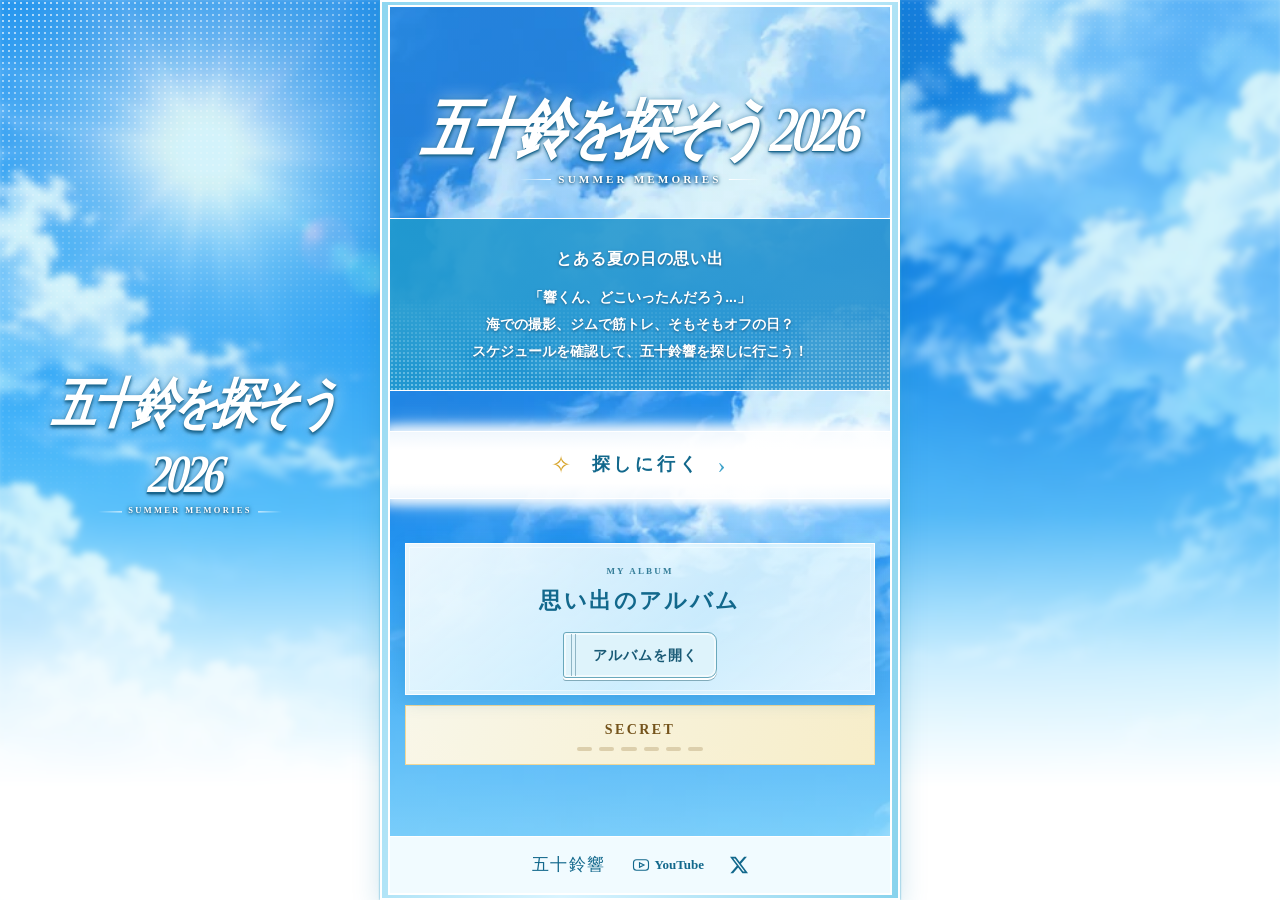
==== commit e3f9254f: "Revert "Give the summer story an original sketchbook design" This reverts commit 95bf6c9376f61f2dac6" ====
--- a/index.html
+++ b/index.html
@@ -7,19 +7,21 @@
   <meta name="description" content="">
   <title>五十鈴を探そう</title>
   <link rel="icon" href="favicon.svg" type="image/svg+xml">
-  <link rel="stylesheet" href="style.css?v=6375cef192b7">
-  <link rel="stylesheet" href="opening.css?v=bac8bd41760e">
-  <link rel="stylesheet" href="story.css?v=bd63072ff19a">
-  <link rel="stylesheet" href="album.css?v=9b8e674f9b50">
+  <link rel="stylesheet" href="style.css">
+  <link rel="stylesheet" href="opening.css">
+  <link rel="stylesheet" href="story.css">
   <script defer src="app.js"></script>
   <link rel="canonical" href="https://isuzukyo.github.io/isuzu-summer-2026/">
 </head>
 <body>
   <a class="skip-link" href="#main" data-text="共通.本文へ">本文へスキップ</a>
   <div class="summer-world" aria-hidden="true">
-    <div class="desk-postcard"><i></i></div>
-    <div class="desk-print"><i></i></div>
-    <div class="desk-pencil"></div>
+    <div class="world-sky"></div><div class="sky-halftone"></div>
+    <div class="world-wordmark summer-signature">
+      <span class="summer-lettering" data-text="トップ.タイトル">五十鈴を探そう
+2026</span>
+      <span class="signature-en" data-text="共通.英語ブランド名">SUMMER MEMORIES</span>
+    </div>
   </div>
   <div class="campaign-frame">
     <div class="campaign-paper">
@@ -29,7 +31,6 @@
             <h1 id="hero-title" class="summer-lettering" tabindex="-1" data-text="トップ.タイトル">五十鈴を探そう
 2026</h1>
             <span class="signature-en" data-text="共通.英語ブランド名">SUMMER MEMORIES</span>
-            <span class="summer-stamp" aria-hidden="true"><i></i></span>
           </div>
           <div class="story-prologue">
             <p class="prologue-lead" data-text="トップ.前置き">とある夏の日の思い出</p>
--- a/opening.css
+++ b/opening.css
@@ -1,180 +1,70 @@
-/* A summer sketchbook on a drawing table. */
+/* Summer campaign: the page is a portrait scene surrounded by a stationary sky. */
 :root {
-  --stage-width: 100vw;
-  --stage-height: 100dvh;
-  --summer-ink: #183f50;
-  --summer-blue: #72bdce;
-  --deep-water: #19546a;
-  --sunlight: #f5bd46;
-  --leaf: #fffdf6;
-  --wing-width: calc((100vw - var(--stage-width)) / 2);
+  --stage-width:100vw; --stage-height:100dvh;
+  --wing-width:calc((100vw - var(--stage-width)) / 2);
+  --summer-blue:#258eb8; --deep-water:#12688c; --sunlight:#efb737;
 }
-@media (min-width: 767px) {
-  :root { --stage-width: 540px; --stage-height: min(940px, calc(100dvh - 54px)); }
+@media (min-width:767px) {
+  :root { --stage-width:520px; }
 }
-@media (min-width: 767px) and (max-height: 640px) {
-  :root { --stage-height: calc(100dvh - 16px); }
+html,html[data-modal-open] { scrollbar-gutter:auto; }
+body { min-width:0; margin:0; padding:0; background:#f4fcff; height:100vh;height:100dvh; overflow:hidden; display:grid; place-items:center; }
+body::before { display:none; }
+.summer-world { position:fixed; inset:0; overflow:hidden; pointer-events:none; isolation:isolate; }
+.world-sky { position:absolute; inset:-4px; filter:blur(3px); background:linear-gradient(0deg,#fff 7%,#fff 13%,#f4fcffcc 26%,#c4f6ff45 43%,transparent 63%),linear-gradient(#50d3f340,#7cdefa4a),url("scenery/illustrations/sky.webp") center 32% / cover no-repeat; }
+.sky-halftone { position:absolute;inset:0;background:radial-gradient(circle,#fff 1px,transparent 1.55px) 0 0/6px 6px;mask-image:linear-gradient(160deg,#000a 0%,#0003 16%,transparent 40%); }
+.world-wordmark { position:absolute; left:0; width:var(--wing-width); padding:0 clamp(8px,1.4vw,22px); top:50%; transform:translateY(-50%); }
+.summer-signature { container-type:inline-size; text-align:center; color:white; }
+.summer-lettering { display:block; font:italic 600 clamp(26px,12.9cqw,70px)/1.3 var(--serif); letter-spacing:-.09em; white-space:normal; overflow-wrap:anywhere; transform:skewX(-7deg) scaleY(1.21); font-feature-settings:"palt"; text-shadow:0 1px 1px #18658d,1px 2px 3px #1c658ee6,0 0 6px #236f9a85,0 0 15px #fff9; }
+.signature-en { display:flex; align-items:center; justify-content:center; gap:.7em; width:100%; white-space:nowrap; margin:8px auto 0; font:600 clamp(8px,2.45cqw,13px)/1.4 Georgia,serif; letter-spacing:.28em; text-shadow:0 1px 3px #11496f,0 0 5px #17698f; }
+.signature-en::before,.signature-en::after { content:""; height:1px; width:7%; background:linear-gradient(90deg,transparent,#fff); }
+.signature-en::after { transform:rotate(180deg); }
+.campaign-frame { position:relative; display:grid; grid-template-rows:minmax(0,1fr) auto; grid-template-columns:minmax(0,1fr); width:var(--stage-width); height:var(--stage-height); margin:auto; padding:3px 6px; border:2px solid white; background:linear-gradient(100deg,#8ed6f0,#d9f4ff 50%,#89d3ed);box-shadow:0 0 2px #39a4d0,0 8px 26px #157ead36; }
+.campaign-paper { position:relative; min-height:0; overflow-x:hidden; overflow-y:auto; overscroll-behavior:contain; scrollbar-width:none; border:2px solid white; border-bottom:0; isolation:isolate; background:#89d8f4; }
+.campaign-paper::-webkit-scrollbar{display:none}
+.campaign-paper { display:flex; flex-direction:column; background:linear-gradient(180deg,#7fd8ee46,#7ddcff3d 42%,#b9effca6 68%,#ebfbff 88%) center top / 100% max(1270px,150%) no-repeat local, url("scenery/illustrations/sky.webp") 76% top / auto max(1270px,150%) no-repeat local, #9fddf5; }
+.campaign-paper > * { flex-shrink:0; }
+.summer-opening { padding-top:env(safe-area-inset-top); }
+.title-plate { padding:10px 4.5% 24px; min-height:140px;display:flex;flex-flow:column;align-items:stretch;justify-content:center; }
+.title-plate .summer-lettering{font-size:clamp(26px,12.9cqw,53px)}
+#hero-title:focus { outline: none; }
+.story-prologue { position:relative;isolation:isolate; padding:24px 18px; min-height:166px; display:grid;align-content:center;gap:10px; text-align:center;color:white;border-block:1px solid #fff;background:linear-gradient(110deg,#209acee8,#258fced9);font:700 14px/1.95 var(--sans);text-shadow:0 1px 3px #205f87;white-space:pre-line;overflow-wrap:anywhere; }
+.story-prologue::before {content:"";position:absolute;inset:0;z-index:-1;background:radial-gradient(#d6f6ff8a .8px, transparent 1.2px) 0 0/4px 4px;mask-image:linear-gradient(0deg,#000c,transparent 55%);}
+.prologue-lead {font-size:16px;letter-spacing:.045em;}
+.start-strip { padding:clamp(27px,5.1vh,40px) 0 clamp(25px,6vh,44px); }
+.summer-start {position:relative;display:flex;width:100%;gap:17px;align-items:center;justify-content:center;min-height:68px;padding:14px 23px;color:var(--deep-water);border-block:1px solid white;background:linear-gradient(180deg,#ffffffef,#ffffff 28%,white 78%,#ffffffed);box-shadow:0 0 10px 6px #ffffffdd,0 0 26px 2px #fff8;font:700 18px/1.55 var(--serif);letter-spacing:.21em;overflow-wrap:anywhere;transition:color .2s,box-shadow .2s;}
+.summer-start:hover {color:#125a7f;box-shadow:0 0 13px 8px #fffffff5,0 0 25px 5px #ffecacb0;}
+.start-flare {font:24px/1 Georgia,serif; color:#d7a429;}
+.start-arrow {font:24px/1 Georgia,serif;color:#3da2ca;}
+.summer-album-invite {position:relative;margin:0 15px 24px;padding:20px 15px 16px;text-align:center;color:var(--deep-water);border:1px solid #fffd;outline:1px solid #ffffff70;outline-offset:-5px;background:linear-gradient(140deg,#f6fdfff0,#e3f8ffda 60%,#f6fdffe3);box-shadow:0 5px 18px #056c9930;}
+.album-kicker {display:block;font:600 9px/1.6 Georgia,serif;letter-spacing:.24em;color:#347d98;}
+.summer-album-invite h2 {font:700 22px/1.6 var(--serif);letter-spacing:.11em;margin:5px 0 1px;}
+.album-sub {font-size:13px;font-weight:600;line-height:1.75;white-space:pre-line;overflow-wrap:anywhere;}
+.album-cover-button { margin-top: 13px; gap: 14px; }
+.campaign-footer {
+  --item-padding:13px;
+  --side-padding:max(12px,env(safe-area-inset-left),env(safe-area-inset-right));
+  display:flex; align-items:center; justify-content:center; flex-wrap:wrap; row-gap:8px; text-align:center;
+  max-height:calc(var(--stage-height) * .45); overflow-y:auto; overscroll-behavior:contain;
+  padding:6px var(--side-padding) max(6px,env(safe-area-inset-bottom));
+  background:#f1fbff; border:2px solid white; border-top-width:1px; color:var(--deep-water);
 }
-html, html[data-modal-open] { scrollbar-gutter: auto; }
-body {
-  display: grid; place-items: center; height: 100vh; height: 100dvh;
-  min-width: 0; margin: 0; padding: 0; overflow: hidden;
-  background: #b5dce0; color: var(--summer-ink);
+.creator-name {max-width:100%;padding-inline:var(--item-padding);overflow-wrap:anywhere;font:700 15px/1.4 var(--serif);letter-spacing:.08em;}
+.creator-socials {display:flex;max-width:100%;flex-wrap:wrap;justify-content:center;row-gap:4px;}
+.creator-socials a {display:inline-flex;align-items:center;justify-content:center;padding-inline:var(--item-padding);min-height:44px;min-width:44px;max-width:100%;overflow-wrap:anywhere;gap:5px;font:600 13px/1.5 Georgia,serif;}
+.creator-socials a:hover {text-decoration:underline;}
+.creator-socials svg {width:18px;height:18px;flex:none;}
+@media (min-width:767px) and (max-width:950px) { .world-wordmark {padding-inline:4px;} .world-wordmark .summer-lettering{font-size:11.05cqw;} .world-wordmark .signature-en {font-size:7px;letter-spacing:.12em;} }
+@media (width < 767px) {
+  .summer-world {display:none;}
+  .campaign-frame {border:0;padding:0;box-shadow:none;}
+  .campaign-paper {border:0;}
+  .campaign-footer {border-width:1px 0 0;}
+  .title-plate{min-height:140px;}
+  .summer-album-invite{margin-inline:max(14px,env(safe-area-inset-left));}
+  
 }
-body::before { display: none; }
-.summer-world {
-  position: fixed; inset: 0; overflow: hidden; pointer-events: none;
-  background:
-    linear-gradient(105deg, #e1efe480, transparent 60%),
-    repeating-linear-gradient(0deg, transparent 0 23px, #40778416 23px 24px),
-    repeating-linear-gradient(90deg, transparent 0 23px, #40778416 23px 24px),
-    #b8dfe2;
-}
-.desk-postcard, .desk-print {
-  position: absolute; width: clamp(190px, 23vw, 415px); aspect-ratio: 1.48;
-  box-shadow: 1px 3px 4px #25484a24, 5px 15px 18px #38666b36;
-  background: #fffdf2;
-}
-.desk-postcard {
-  top: 28%; right: calc(50% + var(--stage-width) / 2 + var(--wing-width) * .12);
-  transform: rotate(-12deg); padding: 11px 11px 25px;
-}
-.desk-postcard i { display: block; width: 100%; height: 100%; background: #8ac8df url("scenery/illustrations/sky.webp") 42% 43% / cover; }
-.desk-postcard::after, .desk-print::after {
-  content: ""; position: absolute; left: 32%; top: -9px; width: 39%; height: 23px;
-  transform: rotate(-4deg); background: repeating-linear-gradient(110deg, #ffffff24 0 2px, transparent 2px 5px), #efd17edb;
-  clip-path: polygon(1% 0, 100% 4%, 98% 26%, 100% 52%, 98% 73%, 99% 100%, 0 97%, 2% 73%, 0 45%, 2% 18%);
-}
-.desk-print {
-  width: clamp(158px, 17vw, 305px); aspect-ratio: .79; top: 23%;
-  left: calc(50% + var(--stage-width) / 2 + var(--wing-width) * .25);
-  padding: 13px; transform: rotate(11deg);
-}
-.desk-print i, .summer-stamp i {
-  display: block; height: 100%; width: 100%;
-  background:
-    radial-gradient(circle at 64% 31%, #f5bd46 0 14%, transparent 14.6%),
-    radial-gradient(ellipse 115% 58% at 105% 109%, #296c7a 0 67%, transparent 67.7%),
-    radial-gradient(ellipse 115% 60% at 0% 101%, #65b4c2 0 69%, transparent 69.7%),
-    radial-gradient(ellipse 95% 42% at 84% 90%, #d4e9df 0 71%, transparent 72%),
-    #b5dfe1;
-}
-.desk-print::after { background-color: #acc9bedb; width: 48%; left: 27%; top: -6px; transform: rotate(5deg); }
-.desk-pencil {
-  position: absolute; left: calc(50% + var(--stage-width) / 2 + var(--wing-width) * .25);
-  top: 76%; width: clamp(145px, 16vw, 300px); height: 12px; transform: rotate(-21deg);
-  background: linear-gradient(#ffdd7c 30%, #e8ad34 31% 70%, #cc922f 71%); border-radius: 0 2px 2px 0;
-  box-shadow: 1px 5px 5px #31566042;
-}
-.desk-pencil::before { content: ""; position: absolute; right: 100%; width: 24px; height: 100%; background: linear-gradient(90deg, #264653 20%, #dfb486 21%); clip-path: polygon(0 50%, 100% 0, 100% 100%); }
-.desk-pencil::after { content: ""; position: absolute; right: 0; width: 21px; height: 100%; border-left: 8px solid #89aeb2; background: #d88e77; border-radius: 0 3px 3px 0; }
+@media (max-height:630px) { .title-plate{min-height:110px;padding-bottom:15px;}.story-prologue{min-height:143px;padding-block:16px;}.start-strip{padding-block:23px;}.summer-start{min-height:55px;} }
+@media (prefers-reduced-motion:no-preference) { .title-plate{animation:summer-arrive .6s ease-out both;} @keyframes summer-arrive{from{opacity:0;transform:translateY(3px)}to{opacity:1;transform:translateY(0)}} }
 
-.campaign-frame {
-  position: relative; display: grid; grid-template: minmax(0,1fr) auto / minmax(0,1fr);
-  width: var(--stage-width); height: var(--stage-height); margin: auto;
-  border: 1px solid #afbfba; border-radius: 7px 15px 15px 7px;
-  background: var(--leaf);
-  box-shadow: 3px 3px 0 #dfded0, 5px 5px 0 #f4f1dd, 6px 6px 0 #7caaa8, 6px 18px 33px #44696535;
-}
-.campaign-frame::before {
-  content: ""; position: absolute; z-index: 1; pointer-events: none;
-  top: 25px; left: 7px; bottom: 70px; width: 8px;
-  background: radial-gradient(circle, #88a4a4 0 2.3px, #e2e5da 2.7px 3.5px, transparent 3.8px) center top / 8px 24px repeat-y;
-}
-.campaign-paper {
-  display: flex; flex-direction: column; position: relative; min-height: 0;
-  overflow: hidden auto; overscroll-behavior: contain; scrollbar-width: thin;
-  scrollbar-color: #b1d2d0 transparent; border-radius: inherit;
-}
-.campaign-paper > #main {
-  width: 100%; padding: 30px 34px 25px 42px; flex: 0 0 auto; margin-block: auto;
-}
-.title-plate { position: relative; display: flex; flex-direction: column; align-items: flex-start; gap: 11px; padding: 0 0 18px; }
-.signature-en { order: -1; display: flex; gap: 9px; align-items: center; color: #285f71; font: 750 11px/1.3 var(--sans); letter-spacing: .19em; }
-.signature-en::before { content: ""; width: 25px; height: 4px; border-block: 1px solid #378296; transform: rotate(-7deg); }
-.summer-lettering {
-  width: 100%; margin: 0; white-space: pre-line; overflow-wrap: anywhere;
-  color: #2f7983; font: italic 700 clamp(38px, 7.8vw, 55px)/1.02 Georgia, serif;
-  letter-spacing: -.055em;
-}
-.summer-lettering::first-line { color: var(--summer-ink); font-family: var(--sans); font-weight: 900; font-style: normal; font-size: 1.03em; letter-spacing: -.055em; }
-#hero-title:focus { outline: none; }
-.summer-stamp {
-  position: absolute; right: 3px; bottom: 9px; pointer-events: none;
-  width: 72px; height: 58px; padding: 5px; transform: rotate(7deg);
-  background: #e8f0df; border: 1px dashed #538693; outline: 3px solid #f0edda;
-}
-.title-plate:not(:has(#hero-title:not(:empty), .signature-en:not(:empty))),
-.title-plate:has(#hero-title:empty) .summer-stamp { display: none; }
-.story-prologue {
-  position: relative; padding: 17px 0 0; border-top: 1px solid #b7c9c5;
-  display: grid; gap: 7px; color: #2f4c54; font: 500 14px/1.85 var(--sans);
-  white-space: pre-line; overflow-wrap: anywhere; text-align: start;
-}
-.prologue-lead { font: 800 18px/1.55 var(--sans); letter-spacing: .035em; color: var(--summer-ink); }
-.prologue-lead::before { content: ""; display: inline-block; width: 5px; height: .86em; margin-right: .5em; vertical-align: -.01em; border-radius: 2px; background: var(--sunlight); }
-.start-strip { padding: 18px 0 22px; }
-.summer-start {
-  display: flex; align-items: center; justify-content: space-between; gap: 14px; width: 100%;
-  min-height: 54px; padding: 10px 16px 10px 21px; border: 1px solid #cc982a; border-radius: 8px;
-  background: var(--sunlight); color: #273d41; text-align: left; font: 800 17px/1.5 var(--sans); letter-spacing: .08em;
-  box-shadow: 0 3px 0 #c8973b; transition: background .16s, transform .16s;
-}
-.summer-start:hover { background: #ffca56; transform: translateY(-1px); }
-.summer-start:active { transform: translateY(1px); }
-.start-flare { display: none; }
-.start-arrow { display: grid; place-items: center; flex: none; width: 29px; height: 29px; border-radius: 50%; background: var(--summer-ink); color: var(--leaf); font: 700 24px/1 Georgia,serif; }
-.summer-album-invite {
-  display: grid; grid-template-columns: minmax(0,1fr) auto; align-items: center; column-gap: 6px;
-  position: relative; margin: 0; padding: 14px 14px 14px 23px;
-  background: #e5f2ed; color: var(--summer-ink); border: 1px solid #b6cfc9; border-radius: 3px 8px 8px 3px;
-  box-shadow: inset 6px 0 #76b7bf;
-}
-.album-kicker { grid-column: 1; font: 750 9px/1.55 var(--sans); letter-spacing: .16em; color: #36727b; }
-.summer-album-invite h2 { grid-column: 1; font: 800 clamp(16px,3.6vw,20px)/1.55 var(--sans); overflow-wrap: anywhere; }
-.album-sub { grid-column: 1; font: 500 13px/1.65 var(--sans); white-space: pre-line; overflow-wrap: anywhere; }
-.album-cover-button.album-book {
-  grid-column: 2; grid-row: 1 / span 3; min-height: 44px; margin: 0; padding: 5px 8px;
-  background: transparent; border: 0; box-shadow: none; color: #28636c;
-  font: 700 13px/1.5 var(--sans); letter-spacing: 0; text-decoration: underline; text-underline-offset: 4px;
-}
-.album-cover-button.album-book::before { display: none; }
-.album-cover-button.album-book:hover { background: #d5e9e6; }
-.campaign-paper #secret-entry {
-  margin: 12px 0 0; padding: 6px 8px 4px; background: transparent; border: 0; color: #5d502f;
-}
-.campaign-paper #secret-entry .secret-status { display: flex; flex-flow: row wrap; gap: 6px 15px; align-items: center; justify-content: center; }
-.campaign-paper #secret-entry .secret-progress { width: 84px; margin: 0; gap: 4px; }
-.campaign-paper #secret-entry .secret-progress > span { height: 3px; background: #d6d0b8; }
-.campaign-paper #secret-entry .secret-progress > .is-complete { background: #ab7f31; }
-.secret-locked-title { font: 750 12px/1.5 var(--sans); letter-spacing: .17em; }
-.campaign-paper .secret-action {
-  min-height: 44px; padding: 6px 24px; border: 1px dashed #b2934f; background: #fff5cf;
-  border-radius: 4px; color: #664d18; box-shadow: none; font: 750 12px/1.5 var(--sans); letter-spacing: .2em;
-}
-.campaign-paper .secret-action:hover { background: #ffebb0; }
-.campaign-footer {
-  display: flex; align-items: center; justify-content: center; flex-wrap: wrap;
-  gap: 2px 12px; max-height: 35dvh; overflow: auto; padding: 4px 15px max(4px,env(safe-area-inset-bottom));
-  color: #315962; background: #e7f2eb; border-top: 1px solid #c6d9d2; border-radius: 0 0 14px 6px;
-}
-.campaign-footer #creator-title { font: 750 14px/1.5 var(--sans); letter-spacing: .05em; overflow-wrap: anywhere; }
-.creator-socials { display: flex; align-items: center; max-width: 100%; flex-wrap: wrap; justify-content: center; }
-.creator-socials a { display: inline-flex; align-items: center; justify-content: center; gap: 6px; max-width: 100%; min-width: 44px; min-height: 44px; padding: 4px 7px; color: #284f5b; font: 650 13px/1.5 var(--sans); }
-.creator-socials a:hover { text-decoration: underline; text-underline-offset: 3px; }
-.creator-socials svg { width: 17px; height: 17px; flex: none; }
-@media (width < 767px) {
-  .summer-world { display: none; }
-  .campaign-frame { border: 0; border-radius: 0; box-shadow: none; }
-  .campaign-frame::before { left: max(4px,env(safe-area-inset-left)); top: max(22px,env(safe-area-inset-top)); }
-  .campaign-paper > #main { padding: max(24px,env(safe-area-inset-top)) max(21px,env(safe-area-inset-right)) 18px max(27px,env(safe-area-inset-left)); }
-  .campaign-footer { border-radius: 0; }
-  .summer-stamp { width: 61px; height: 49px; bottom: 8px; }
-}
-@media (max-width: 360px) {
-  .summer-album-invite { padding-inline: 17px 8px; gap: 3px; }
-  .summer-stamp { width: 48px; height: 37px; }
-  .album-cover-button.album-book { font-size: 12px; }
-}
-@media (max-height: 650px) { .start-strip { padding-block: 14px 19px; } .title-plate { gap: 7px; padding-bottom: 12px; } }
-@media (prefers-reduced-motion: reduce) { .summer-start { transition: none; } }
+@media (max-height:480px) { .title-plate{min-height:80px;padding-block:5px 13px;}.story-prologue{min-height:113px;padding-block:10px;line-height:1.6;gap:5px;}.start-strip{padding-block:16px 19px;}.summer-start{min-height:49px;} }
--- a/story.css
+++ b/story.css
@@ -35,9 +35,9 @@
   color: #164e68;
 }
 #experience, #artwork {
-  padding: 0;
-  border: 0;
-  background: #edf5f3;
+  padding: 2px 5px;
+  border: 2px solid white;
+  background: #8bd0eb;
 }
 #experience::backdrop, #artwork::backdrop, #gallery::backdrop, #secret-gallery::backdrop {
   background: transparent;
@@ -53,7 +53,7 @@
   width: 100%;
   height: 100%;
   max-height: none;
-  border: 0;
+  border: 2px solid white;
   overflow: hidden auto;
   overscroll-behavior: contain;
   scrollbar-gutter: auto;
@@ -86,96 +86,43 @@
   border-color: #6eb7ce;
   background: white;
 }
-#experience, #artwork {
-  --story-ink: #1d4051;
-  --story-muted: #476775;
-  --story-blue: #d9edf1;
-  --story-paper: #fffdf5;
-  --story-gold: #f4c148;
-  color: var(--story-ink);
-}
-#experience .dialog-tools, #artwork .dialog-tools {
-  padding-inline: max(16px, env(safe-area-inset-left)) max(16px, env(safe-area-inset-right));
-  border-bottom: 1px solid #aac8ce;
-  background: #f6faf7;
-}
-#experience .dialog-home, #artwork .dialog-home {
-  gap: 6px;
-  padding-inline: 0 8px;
-  border: 0;
-  border-radius: 2px;
-  background: transparent;
-  color: var(--story-ink);
-}
-#experience .dialog-home > span:first-child, #artwork .dialog-home > span:first-child {
+.story-wordmark {
+  min-width: 0;
+  max-width: 47%;
+  color: #fff;
+  font: italic 500 clamp(16px, 4.2vw, 23px)/1.28 var(--serif);
+  letter-spacing: -.065em;
+  text-align: right;
+  text-shadow: 0 1px 2px #034d75, 0 0 5px #065a86;
+  overflow-wrap: anywhere;
+}
+.is-choosing, .is-result, .artwork-layout {
+  background: url("scenery/illustrations/sky.webp") center / auto 110% no-repeat, #73cbec;
+}
+.is-choosing {
+  display: flex;
+  flex-direction: column;
+  min-height: 100%;
+}
+.is-choosing .experience-copy {
+  flex: 1;
   display: grid;
-  place-items: center;
-  width: 28px;
-  aspect-ratio: 1;
-  border: 1px solid #a5c4ca;
-  border-radius: 50%;
-  background: #eaf4f4;
-}
-#experience .dialog-home:hover, #artwork .dialog-home:hover { text-decoration: underline; text-underline-offset: .23em; }
-#artwork .dialog-tools .dialog-close {
-  border: 0;
-  color: var(--story-ink);
-  background: transparent;
-  box-shadow: none;
-}
-.story-wordmark {
-  max-width: 47%;
+  grid-template: "progress" auto "choices" minmax(186px, 1fr) "question" auto "back" minmax(52px, .17fr) / minmax(0, 1fr);
+  width: 100%;
   min-width: 0;
-  color: var(--story-ink);
-  font: 700 clamp(12px, 2.8vw, 16px)/1.4 var(--serif);
-  text-align: right;
-  overflow-wrap: anywhere;
-}
-
-/* The question and its choices share one removable sheet. */
-.is-choosing {
-  display: grid;
-  align-items: center;
-  min-height: 100%;
-  padding: clamp(32px, 7dvh, 68px) clamp(15px, 4.4vw, 36px);
-  background-color: var(--story-blue);
-  background-image:
-    radial-gradient(circle at 99% 2%, #f9d772 0 39px, transparent 40px),
-    radial-gradient(circle at 99% 2%, transparent 0 52px, #85abb7 53px 54px, transparent 55px),
-    linear-gradient(#a7ccd366 1px, transparent 1px),
-    linear-gradient(90deg, #a7ccd366 1px, transparent 1px);
-  background-size: auto, auto, 20px 20px, 20px 20px;
-}
-.is-choosing .experience-copy {
-  position: relative;
-  display: grid;
-  justify-items: start;
-  grid-template-columns: minmax(0, 1fr);
-  align-content: center;
-  width: 100%;
-  min-width: 0;
-  max-width: 580px;
-  margin: auto;
-  padding: clamp(26px, 5dvh, 43px) clamp(15px, 4vw, 32px);
-  border: 1px solid #adc1bd;
-  border-radius: 3px 12px 3px 3px;
-  background: var(--story-paper);
-  box-shadow: 4px 5px 0 #8dacb24a;
-}
-.is-choosing .experience-copy::before {
-  content: "";
-  position: absolute;
-  top: -9px;
-  left: 9%;
-  width: 73px;
-  height: 17px;
-  background: repeating-linear-gradient(95deg, #e6b35055 0 1px, transparent 1px 4px), #f5d481e8;
-  transform: rotate(-5deg);
-  pointer-events: none;
+  margin: 0;
+  padding: 17px 0 7px;
 }
 .step-progress {
+  grid-area: progress;
   display: block;
-  margin: 0 0 20px;
+  justify-self: start;
+  min-height: 37px;
+  margin: 0;
+  padding: 7px 17px 7px 14px;
+  border-radius: 0 30px 30px 0;
+  background: #fffffff5;
+  box-shadow: 0 1px 5px #32779522;
 }
 .step-spoken, .copy-for-readers {
   position: absolute;
@@ -189,242 +136,244 @@
 .step-beads i {
   display: grid;
   place-items: center;
-  width: 26px;
-  height: 24px;
-  border: 1px solid #b4c7c4;
-  border-radius: 3px;
-  color: var(--story-muted);
-  background: transparent;
-  font: 700 13px/1 Georgia, serif;
-}
-.step-beads i.is-active { color: var(--story-ink); background: var(--story-gold); border-color: #deb551; }
-.step-beads b { color: #708d94; font: 16px/1 Georgia, serif; }
-.is-choosing .story-question {
-  margin: 0 0 22px;
-  padding: 0;
-  color: var(--story-ink);
-  font: 700 clamp(20px, 4.7vw, 27px)/1.65 var(--serif);
-  letter-spacing: .035em;
-}
+  width: 22px;
+  height: 22px;
+  border: 1px solid #46acc8;
+  border-radius: 100%;
+  color: #167698;
+  background: white;
+  font: 600 14px/1 Georgia, serif;
+}
+.step-beads i.is-active { color: white; background: #258fb8; }
+.step-beads b { color: #8dbfcf; font: 13px Georgia, serif; }
 .choice-list {
+  grid-area: choices;
+  align-self: center;
   display: grid;
-  gap: 11px;
-  width: 100%;
-  min-width: 0;
+  gap: clamp(12px, 4.3dvh, 32px);
+  margin: 14px 8% 34px;
 }
 .choice-button, .choice-button.is-complete {
   display: grid;
-  grid-template-columns: 18px minmax(0, 1fr);
-  align-items: center;
-  gap: 12px;
+  place-items: center;
+  width: 100%;
   min-height: 56px;
-  padding: 12px clamp(11px, 3vw, 17px);
-  border: 1px solid #9ab8bf;
+  padding: 12px 22px;
+  border: 1.5px solid white;
+  border-radius: 999px;
+  background: #137fb8d9;
+  color: white;
+  box-shadow: 0 2px 10px #205e7914;
+  text-align: center;
+}
+.choice-button strong {
+  font: 700 15px/1.5 var(--sans);
+  letter-spacing: .045em;
+  text-shadow: 0 1px 3px #075779;
+  overflow-wrap: anywhere;
+}
+.choice-button:hover, .choice-button.is-complete:hover { background: #096eaae8; border-color: white; }
+.visited-mark {
+  position: absolute;
+  right: 10px;
+  top: 50%;
+  transform: translateY(-50%);
+  color: #ffeda2;
+  font: 700 12px var(--sans);
+}
+.is-choosing .story-question {
+  grid-area: question;
+  position: relative;
+  min-height: 66px;
+  margin: 4px 4% 0;
+  padding: 18px 22px;
   border-radius: 4px;
-  background: #f5faf8;
-  color: var(--story-ink);
-  text-align: start;
-}
-.choice-button::before {
+  color: #143c4f;
+  background: #fffffff0;
+  font: 600 14px/1.65 var(--sans);
+  letter-spacing: .025em;
+  box-shadow: 0 1px 6px #3157651a;
+}
+.story-question::after {
   content: "";
-  width: 16px;
-  height: 16px;
-  border: 1.5px solid #68909c;
-  border-radius: 50%;
-  background: #fff;
-}
-.choice-button strong {
-  font: 700 15px/1.6 var(--sans);
-  letter-spacing: .02em;
-  overflow-wrap: anywhere;
-}
-.choice-button.is-complete::before { background: var(--story-gold); border-color: #bd942f; }
-.choice-button .visited-mark {
   position: absolute;
-  left: clamp(11px, 3vw, 17px);
-  top: 50%;
-  width: 16px;
-  transform: translateY(-50%);
-  color: var(--story-ink);
-  font: 700 11px/1 var(--sans);
-  text-align: center;
-}
-.choice-button:hover, .choice-button.is-complete:hover { border-color: #647f85; background: #fff3ce; }
+  right: 12px;
+  bottom: 9px;
+  border: 4px solid transparent;
+  border-top: 6px solid #1b627c;
+  border-bottom: 0;
+}
+.is-choosing[data-step="1"] .story-question { display: grid; align-content: center; min-height: 82px; }
 .is-choosing .story-back {
+  grid-area: back;
+  align-self: center;
+  justify-self: start;
   min-height: 44px;
-  justify-self: start;
-  margin: 14px 0 -6px;
-  padding-inline: 1px;
-  border-color: #c5d0c9;
-  color: var(--story-muted);
-  font-size: 13px;
-}
-
-/* The portrait has its own mat; its written caption sits below the image. */
+  margin: 0 4%;
+  padding: 5px 15px;
+  border: 1px solid #b3dce9;
+  border-radius: 99px;
+  color: #14647e;
+  background: #ffffffea;
+  font-size: 12px;
+}
+/* An uncropped souvenir print, followed by the two actions in the reference. */
 .is-result, .artwork-layout {
   display: block;
   min-height: 100%;
   height: auto;
-  color: var(--story-ink);
-  background-color: #ecf4f3;
-  background-image: repeating-linear-gradient(0deg, transparent 0 27px, #d6e6e5 27px 28px);
+  color: #17536b;
 }
 .result-heading {
   display: flex;
+  align-items: baseline;
+  justify-content: center;
   flex-wrap: wrap;
-  align-items: baseline;
-  gap: 2px 12px;
-  margin: 0 6%;
-  padding: 15px 0 10px;
-  color: var(--story-ink);
-}
-.result-heading .step-title { font: 700 clamp(21px, 4.7vw, 29px)/1.5 var(--serif); letter-spacing: .04em; }
-.result-heading p { color: var(--story-muted); font: 600 13px/1.5 var(--sans); overflow-wrap: anywhere; }
+  gap: 3px 12px;
+  padding: 12px 10px;
+  border-bottom: 1px solid white;
+  color: white;
+  background: radial-gradient(#ffffff36 .7px, transparent .9px) 0 0 / 3px 3px, #278cbbd9;
+  text-shadow: 0 1px 3px #286f8c;
+  text-align: center;
+}
+.result-heading .step-title { font: 700 23px/1.4 var(--sans); letter-spacing: .04em; }
+.result-heading p { font: 600 13px/1.4 var(--sans); overflow-wrap: anywhere; }
 .experience-art {
-  display: grid;
-  justify-items: center;
-  gap: 11px;
+  display: block;
+  position: relative;
   width: 100%;
   height: auto;
-  padding: 3px 6% 0;
-  background: transparent;
+  padding: 0;
+  background: #c8e8ed;
 }
 .result-portrait {
   display: block;
-  width: fit-content;
-  max-width: 100%;
-  padding: 6px;
-  border: 1px solid #c3cecb;
-  border-radius: 2px;
-  background: #fffdf7;
-  box-shadow: 2px 3px 0 #9ab7b84d;
+  position: relative;
+  width: 100%;
+  height: clamp(230px, calc(var(--stage-height) - 345px), 560px);
+  padding: 0;
+  border: 0;
+  background: #c8e8ed;
+  overflow: hidden;
   cursor: zoom-in;
 }
-.experience-art .result-portrait .portrait-original {
-  display: block;
-  width: auto;
-  height: auto;
-  max-width: 100%;
-  max-height: clamp(216px, 46dvh, 520px);
+.result-portrait:focus-visible { outline-offset: -4px; }
+.experience-art .result-portrait img {
+  width: 100%;
+  height: 100%;
+  max-height: none;
   object-fit: contain;
 }
-.experience-art .result-portrait .portrait-ambient { display: none; }
+.result-portrait .portrait-original { position: relative; }
+.experience-art .result-portrait .portrait-ambient {
+  position: absolute;
+  inset: 0;
+  object-fit: cover;
+  transform: scale(1.15);
+  filter: blur(15px) saturate(.72);
+  opacity: .65;
+}
 .story-caption {
-  display: block;
-  justify-self: stretch;
+  position: absolute;
+  top: 8%;
+  right: 5%;
   margin: 0;
-  padding: 9px 15px;
-  border-left: 3px solid var(--story-gold);
-  background: var(--story-paper);
-  color: var(--story-ink);
-  font: 600 14px/1.6 var(--serif);
-  letter-spacing: .025em;
+  max-height: 53%;
+  writing-mode: vertical-rl;
+  text-orientation: mixed;
+  color: #143b4c;
+  font: 500 14px/1.72 var(--serif);
+  letter-spacing: .08em;
+  pointer-events: none;
+}
+.story-caption > span {
+  background: #fffffff2;
+  padding: 4px 1px;
+  -webkit-box-decoration-break: clone;
+  box-decoration-break: clone;
+}
+.story-caption.is-long {
+  position: static;
+  max-height: none;
+  padding: 12px;
+  writing-mode: horizontal-tb;
+  background: #f6fcff;
   overflow-wrap: anywhere;
 }
-.result-actions {
-  display: grid;
-  grid-template-columns: repeat(2, minmax(0, 1fr));
-  align-items: stretch;
-  gap: 9px;
-  padding: 16px 6% max(20px, env(safe-area-inset-bottom));
-}
+.story-caption.is-long > span { background: transparent; }
+.result-actions { position: relative; padding-top: 4px; align-items: center; gap: 14px; }
 .png-download-status { color: #305c75; font: 600 12px/1.6 var(--sans); }
 .png-download-status:empty { display: none; }
-.result-actions > .png-download-status { grid-column: 1 / -1; grid-row: 2; }
-.result-actions > .result-download, .is-result .cheki-open {
-  display: flex;
+.result-actions > .result-download {
+  position: relative;
+  width: 85%;
+  min-height: 74px;
+  padding: 15px 9px 15px 83px;
+  border: 4px double #b4d6e0;
+  border-radius: 999px;
+  color: #197b99;
+  background: white;
+  box-shadow: 0 3px 5px #15516e6e;
+  font: 700 17px/1.5 var(--serif);
+  letter-spacing: .13em;
+}
+.result-download .souvenir-print {
+  position: absolute;
+  top: 50%;
+  left: 9%;
+  width: clamp(42px, 13vw, 59px);
+  aspect-ratio: .7;
+  padding: 3px 3px 6px;
+  border: 1px solid #d6e8eb;
+  background: white;
+  box-shadow: 1px 2px 4px #285c7166;
+  transform: translateY(-60%) rotate(7deg);
+}
+.souvenir-print img { width: 100%; height: 100%; object-fit: contain; background: #eff8fc; }
+.result-actions .cheki-share { width: 78%; }
+.is-result .cheki-open {
+  width: 100%;
+  min-height: 55px;
+  padding: 12px 15px;
+  border: 4px double #c2edfb;
+  border-radius: 4px 20px 4px 20px;
+  color: white;
+  background: linear-gradient(175deg, #117fb7, #2b9dd2 64%, #64bbdf);
+  box-shadow: 0 3px 5px #21567769;
+  font: 700 16px/1.5 var(--serif);
+  letter-spacing: .1em;
+}
+.is-result .cheki-open:hover { background: #117fb7; }
+.result-actions .replay-story {
+  align-self: stretch;
   justify-content: center;
-  align-items: center;
   gap: 9px;
-  width: 100%;
-  height: 100%;
-  min-height: 49px;
-  padding: 7px 10px;
-  border: 1px solid #bd972d;
-  border-radius: 5px;
-  background: var(--story-gold);
-  color: var(--story-ink);
-  box-shadow: none;
-  font: 700 14px/1.5 var(--sans);
-}
-.result-actions > .result-download { grid-column: 1; grid-row: 1; }
-.result-download .souvenir-print {
-  display: block;
-  flex: none;
-  width: 24px;
-  aspect-ratio: .7;
-  padding: 1px 1px 3px;
-  border: 1px solid #7b8477;
-  background: white;
-  transform: rotate(-5deg);
-}
-.souvenir-print img { width: 100%; height: 100%; object-fit: contain; }
-.result-actions .cheki-share { grid-column: 2; grid-row: 1; }
-.is-result .cheki-open { color: white; background: #214856; border-color: #214856; }
-.is-result .cheki-open:hover { background: #102f3c; }
-.result-actions .replay-story, .result-actions .result-album {
-  display: flex;
-  justify-content: center;
-  align-items: center;
-  gap: 5px;
-  align-self: stretch;
-  min-height: 44px;
-  margin: 0;
-  padding: 7px;
-  border: 1px solid #b9ced0;
-  border-radius: 4px;
-  color: var(--story-ink);
-  background: #f9fcf8;
-  box-shadow: none;
-  font: 600 13px/1.5 var(--sans);
-  text-align: center;
-}
-.result-actions .result-album::before { content: none; }
-.result-actions .replay-story:hover, .result-actions .result-album:hover { background: #e1eeed; }
-.result-notice { grid-column: 1 / -1; text-align: center; }
-.artwork-image {
-  display: grid;
-  place-items: center;
-  height: auto;
-  padding: 14px 5%;
-  background: transparent;
-}
-.artwork-image img {
-  display: block;
-  width: auto;
-  height: auto;
-  max-width: 100%;
-  max-height: none;
-  padding: 5px;
-  border: 1px solid #c7d1ce;
-  background: white;
-  box-shadow: 2px 3px 0 #9ab7b84d;
-  object-fit: contain;
-}
-.artwork-copy {
-  margin: 0 5% 20px;
-  padding: 18px 6%;
-  border-top: 3px solid var(--story-gold);
-  background: var(--story-paper);
-  overflow: visible;
-  text-align: center;
-}
-.artwork-copy .step-title { color: var(--story-ink); font-size: 24px; }
-.artwork-copy .result-expression { margin: 5px 0 13px; }
-.artwork-copy > .primary-button {
-  border: 1px solid #c09e48;
-  border-radius: 4px;
-  color: var(--story-ink);
-  background: var(--story-gold);
-}
-.artwork-copy .artwork-navigation .secondary-button {
-  border: 1px solid #9ebac0;
-  border-radius: 50%;
-  background: #e6f2f3;
-  color: var(--story-ink);
-}
-.artwork-copy .back-button { margin: 10px auto 0; }
-.album-record-actions .primary-button { border: 3px double #adcfdf; border-radius: 99px; color: #197797; background: white; }
+  min-height: 55px;
+  margin: 5px 0 0;
+  border: 0;
+  padding: 10px;
+  color: #207e9a;
+  background: white;
+  box-shadow: 0 0 9px 4px #ffffffe6;
+  font: 600 14px/1.5 var(--serif);
+  letter-spacing: .14em;
+}
+.replay-story span { font: 21px Georgia, serif; }
+.result-actions .result-album { margin-bottom: 16px; }
+.result-notice { padding: 0 12px 12px; color: #185975; text-align: center; }
+.artwork-image { height: auto; padding: 0; background: #cce7ed; }
+.artwork-image img { width: 100%; height: auto; max-height: none; object-fit: contain; }
+.artwork-copy { padding: 20px 6% 24px; background: #f4fbff; overflow: visible; text-align: center; }
+.artwork-copy .step-title { font-size: 23px; }
+.artwork-copy .result-expression { margin: 6px 0 15px; }
+.artwork-copy > .primary-button, .album-record-actions .primary-button {
+  border: 3px double #adcfdf;
+  border-radius: 99px;
+  color: #197797;
+  background: white;
+}
+.artwork-copy .back-button { margin: 12px auto 0; }
 
 /* The record sheet overlays the current page and scrolls independently. */
 #gallery, #secret-gallery {
@@ -519,23 +468,25 @@
 @media (prefers-reduced-motion: no-preference) {
   .is-choosing, .is-result, .artwork-layout { animation: story-reveal .25s ease-out; }
 }
+@media (width < 767px) {
+  #experience, #artwork { padding: 0; border: 0; }
+  #experience-content, #artwork-content { border: 0; }
+}
 @media (max-width: 360px) {
   .story-wordmark { font-size:clamp(12px,4.1vw,14px); letter-spacing:-.06em; }
   .choice-button strong { font-size: 14px; }
   .record-title strong { font-size: 14px; }
-  .result-actions { padding-inline: 12px; }
-  .result-actions > .result-download, .is-result .cheki-open { gap: 5px; padding-inline: 6px; }
+  .result-download .souvenir-print { left: 7%; }
 }
 @media (max-height: 540px) {
   .dialog-tools { padding-top: max(2px, env(safe-area-inset-top)); padding-bottom: 2px; }
-  .is-choosing { padding-block: 22px; }
   .is-choosing .experience-copy {
-    padding-block: 18px;
+    padding-top: 3px;
+    grid-template-rows: auto minmax(152px, 1fr) auto auto;
   }
-  .step-progress { margin-bottom: 10px; }
-  .choice-list { gap: 8px; }
+  .choice-list { gap: 8px; margin-block: 12px; }
   .choice-button, .choice-button.is-complete { min-height: 44px; padding-block: 8px; }
-  .is-choosing .story-question { margin-bottom: 12px; }
+  .is-choosing .story-question, .is-choosing[data-step="1"] .story-question { min-height: 47px; padding-block: 12px; }
   .is-choosing .story-back { margin-top: 5px; }
 }
 
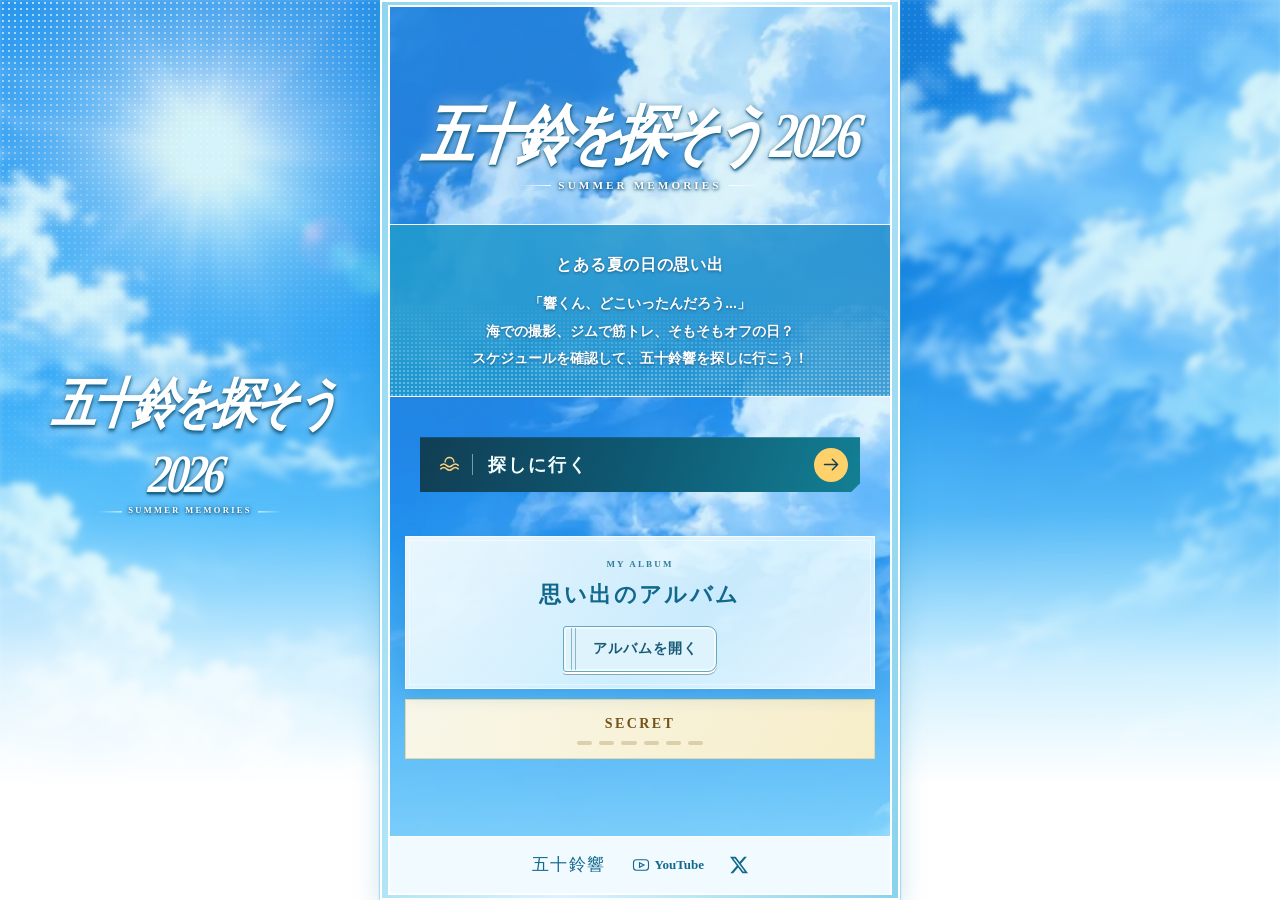
==== commit c5969244: "Apply the wave design and show each choice icon in the album" ====
--- a/index.html
+++ b/index.html
@@ -8,9 +8,9 @@
   <title>五十鈴を探そう</title>
   <link rel="icon" href="favicon.svg" type="image/svg+xml">
   <link rel="stylesheet" href="style.css">
-  <link rel="stylesheet" href="opening.css">
-  <link rel="stylesheet" href="story.css">
-  <script defer src="app.js"></script>
+  <link rel="stylesheet" href="opening.css?v=wave-1">
+  <link rel="stylesheet" href="story.css?v=wave-1">
+  <script defer src="app.js?v=wave-1"></script>
   <link rel="canonical" href="https://isuzukyo.github.io/isuzu-summer-2026/">
 </head>
 <body>
@@ -38,7 +38,13 @@
 海での撮影、ジムで筋トレ、そもそもオフの日？
 スケジュールを確認して、五十鈴響を探しに行こう！</p>
           </div>
-          <div class="start-strip"><button class="summer-start" type="button" data-start data-label="トップ.開始ボタン" aria-label="夏をはじめる"><span class="start-flare" aria-hidden="true">✧</span><span data-text="トップ.開始ボタン">探しに行く</span><span class="start-arrow" aria-hidden="true">›</span></button></div>
+          <div class="start-strip">
+            <button class="summer-start" type="button" data-start data-label="トップ.開始ボタン" aria-label="夏をはじめる">
+              <span class="start-flare" aria-hidden="true"><svg viewBox="0 0 24 24" focusable="false"><path d="M2 13q3.3-3 6.6 0t6.7 0 6.7 0M2 17q3.3-3 6.6 0t6.7 0 6.7 0M7 9a5 5 0 0 1 10 0"/></svg></span>
+              <span data-text="トップ.開始ボタン">探しに行く</span>
+              <span class="start-arrow" aria-hidden="true"><svg viewBox="0 0 24 24" focusable="false"><path d="M4 12h15m-6-6 6 6-6 6"/></svg></span>
+            </button>
+          </div>
         </section>
         <section class="summer-album-invite" aria-labelledby="album-cover-title">
           <span class="album-kicker" data-text="アルバム案内.表紙英語">MY ALBUM</span>
--- a/opening.css
+++ b/opening.css
@@ -31,11 +31,19 @@
 .story-prologue { position:relative;isolation:isolate; padding:24px 18px; min-height:166px; display:grid;align-content:center;gap:10px; text-align:center;color:white;border-block:1px solid #fff;background:linear-gradient(110deg,#209acee8,#258fced9);font:700 14px/1.95 var(--sans);text-shadow:0 1px 3px #205f87;white-space:pre-line;overflow-wrap:anywhere; }
 .story-prologue::before {content:"";position:absolute;inset:0;z-index:-1;background:radial-gradient(#d6f6ff8a .8px, transparent 1.2px) 0 0/4px 4px;mask-image:linear-gradient(0deg,#000c,transparent 55%);}
 .prologue-lead {font-size:16px;letter-spacing:.045em;}
-.start-strip { padding:clamp(27px,5.1vh,40px) 0 clamp(25px,6vh,44px); }
-.summer-start {position:relative;display:flex;width:100%;gap:17px;align-items:center;justify-content:center;min-height:68px;padding:14px 23px;color:var(--deep-water);border-block:1px solid white;background:linear-gradient(180deg,#ffffffef,#ffffff 28%,white 78%,#ffffffed);box-shadow:0 0 10px 6px #ffffffdd,0 0 26px 2px #fff8;font:700 18px/1.55 var(--serif);letter-spacing:.21em;overflow-wrap:anywhere;transition:color .2s,box-shadow .2s;}
-.summer-start:hover {color:#125a7f;box-shadow:0 0 13px 8px #fffffff5,0 0 25px 5px #ffecacb0;}
-.start-flare {font:24px/1 Georgia,serif; color:#d7a429;}
-.start-arrow {font:24px/1 Georgia,serif;color:#3da2ca;}
+.start-strip { padding:clamp(27px,5.1vh,40px) clamp(18px,6%,30px) clamp(25px,6vh,44px); }
+.summer-start {
+  display:grid; grid-template-columns:auto minmax(0,1fr) auto; align-items:center; gap:15px;
+  width:100%; min-height:55px; padding:10px 12px 10px 19px; border:0;
+  clip-path:polygon(0 0,100% 0,100% calc(100% - 9px),calc(100% - 9px) 100%,0 100%);
+  background:linear-gradient(108deg,#113e54,#0e5973 49%,#137f93); color:#f4ffff;
+  font:700 18px/1.45 var(--sans); letter-spacing:.11em; text-align:left; overflow-wrap:anywhere;
+}
+.summer-start:hover { background:linear-gradient(108deg,#124c60,#096279 49%,#147c8e); }
+.summer-start:focus-visible { outline-offset:-3px; outline:2px solid #ffda88; }
+.summer-start svg { width:21px; height:21px; fill:none; stroke:currentColor; stroke-width:1.65; stroke-linecap:round; stroke-linejoin:round; }
+.start-flare { display:grid; place-items:center; color:#ffd17b; padding-right:12px; border-right:1px solid #68a3ad; }
+.start-arrow { display:grid; place-items:center; width:34px; height:34px; border-radius:50%; background:#ffd16b; color:#103f55; }
 .summer-album-invite {position:relative;margin:0 15px 24px;padding:20px 15px 16px;text-align:center;color:var(--deep-water);border:1px solid #fffd;outline:1px solid #ffffff70;outline-offset:-5px;background:linear-gradient(140deg,#f6fdfff0,#e3f8ffda 60%,#f6fdffe3);box-shadow:0 5px 18px #056c9930;}
 .album-kicker {display:block;font:600 9px/1.6 Georgia,serif;letter-spacing:.24em;color:#347d98;}
 .summer-album-invite h2 {font:700 22px/1.6 var(--serif);letter-spacing:.11em;margin:5px 0 1px;}
--- a/story.css
+++ b/story.css
@@ -150,35 +150,62 @@
   grid-area: choices;
   align-self: center;
   display: grid;
-  gap: clamp(12px, 4.3dvh, 32px);
-  margin: 14px 8% 34px;
-}
+  gap: 9px;
+  margin: 16px 6% 32px;
+}
+.route-icon { display: block; width: 21px; height: 21px; flex: none; }
 .choice-button, .choice-button.is-complete {
   display: grid;
-  place-items: center;
-  width: 100%;
-  min-height: 56px;
-  padding: 12px 22px;
-  border: 1.5px solid white;
-  border-radius: 999px;
-  background: #137fb8d9;
-  color: white;
-  box-shadow: 0 2px 10px #205e7914;
-  text-align: center;
-}
+  grid-template-columns: 30px minmax(0, 1fr) max-content 16px;
+  align-items: center;
+  gap: 8px;
+  width: 100%;
+  min-height: 48px;
+  padding: 9px 13px;
+  border: 0;
+  border-bottom: 1px solid #74acbb;
+  border-radius: 0;
+  background: linear-gradient(105deg, #f4fffff7, #e2f8faf0 41%, #c6eff5ed);
+  color: #123c51;
+  box-shadow: 0 2px 6px #093d5514;
+  text-align: left;
+}
+.choice-button::before, .choice-button::after {
+  content: "";
+  position: absolute;
+  pointer-events: none;
+}
+.choice-button::before {
+  left: 41px;
+  top: calc(50% - 10px);
+  height: 20px;
+  border-left: 1px solid #9ac8cf;
+  transform: rotate(16deg);
+}
+.choice-button::after {
+  bottom: -1px;
+  left: 0;
+  width: 24px;
+  height: 2px;
+  background: #f8b744;
+}
+.choice-button:nth-child(2)::after { width: 39px; }
+.choice-button:nth-child(3)::after { width: 54px; }
+.choice-button > * { grid-row: 1; }
+.choice-button > .route-icon { grid-column: 1; color: #04718a; }
 .choice-button strong {
+  grid-column: 2;
+  min-width: 0;
   font: 700 15px/1.5 var(--sans);
   letter-spacing: .045em;
-  text-shadow: 0 1px 3px #075779;
   overflow-wrap: anywhere;
 }
-.choice-button:hover, .choice-button.is-complete:hover { background: #096eaae8; border-color: white; }
-.visited-mark {
-  position: absolute;
-  right: 10px;
-  top: 50%;
-  transform: translateY(-50%);
-  color: #ffeda2;
+.choice-button:hover, .choice-button.is-complete:hover { background: #f5ffff; border-color: #37869c; }
+.choice-end { grid-column: 4; justify-self: end; color: #196278; }
+.choice-end svg, svg.choice-end { width: 16px; height: 16px; }
+.choice-button .visited-mark {
+  grid-column: 3;
+  color: #71520d;
   font: 700 12px var(--sans);
 }
 .is-choosing .story-question {
@@ -217,7 +244,7 @@
   background: #ffffffea;
   font-size: 12px;
 }
-/* An uncropped souvenir print, followed by the two actions in the reference. */
+/* The illustration stays uncropped, with save and share immediately below it. */
 .is-result, .artwork-layout {
   display: block;
   min-height: 100%;
@@ -302,65 +329,77 @@
   overflow-wrap: anywhere;
 }
 .story-caption.is-long > span { background: transparent; }
-.result-actions { position: relative; padding-top: 4px; align-items: center; gap: 14px; }
+.result-actions {
+  display: grid;
+  grid-template-columns: repeat(2, minmax(0, 1fr));
+  gap: 8px;
+  padding: 16px 6% 15px;
+  background: linear-gradient(105deg, #e8f8faf2, #ffffffe8);
+}
+.result-actions > * { min-width: 0; }
+.result-actions .png-download-status, .result-actions .replay-story,
+.result-actions .result-album, .result-actions .result-notice { grid-column: 1 / -1; }
 .png-download-status { color: #305c75; font: 600 12px/1.6 var(--sans); }
 .png-download-status:empty { display: none; }
+.result-actions > .result-download, .is-result .cheki-open {
+  width: 100%;
+  height: 100%;
+  min-height: 50px;
+  gap: 8px;
+  padding: 9px 7px;
+  border: 0;
+  border-radius: 0;
+  box-shadow: none;
+  font: 700 15px/1.45 var(--sans);
+  letter-spacing: .025em;
+  overflow-wrap: anywhere;
+}
 .result-actions > .result-download {
+  grid-area: 1 / 1;
   position: relative;
-  width: 85%;
-  min-height: 74px;
-  padding: 15px 9px 15px 83px;
-  border: 4px double #b4d6e0;
-  border-radius: 999px;
-  color: #197b99;
-  background: white;
-  box-shadow: 0 3px 5px #15516e6e;
-  font: 700 17px/1.5 var(--serif);
-  letter-spacing: .13em;
-}
-.result-download .souvenir-print {
+  clip-path: polygon(0 0,100% 0,100% calc(100% - 9px),calc(100% - 9px) 100%,0 100%);
+  background: #064d65;
+  color: white;
+}
+.result-download::after {
+  content: "";
   position: absolute;
-  top: 50%;
-  left: 9%;
-  width: clamp(42px, 13vw, 59px);
-  aspect-ratio: .7;
-  padding: 3px 3px 6px;
-  border: 1px solid #d6e8eb;
-  background: white;
-  box-shadow: 1px 2px 4px #285c7166;
-  transform: translateY(-60%) rotate(7deg);
-}
-.souvenir-print img { width: 100%; height: 100%; object-fit: contain; background: #eff8fc; }
-.result-actions .cheki-share { width: 78%; }
+  bottom: 0;
+  left: 0;
+  width: 32px;
+  height: 3px;
+  background: #f8b744;
+}
+.result-actions .result-download:hover:not(:disabled) { background: #103c53; box-shadow: none; }
+.result-actions .result-download:focus-visible { outline: 2px solid #ffcd70; outline-offset: -4px; }
+.result-actions .result-download .route-icon { width: 20px; height: 20px; color: #ffd27c; }
+.result-actions .cheki-share { grid-area: 1 / 2; width: 100%; align-self: stretch; }
 .is-result .cheki-open {
-  width: 100%;
-  min-height: 55px;
-  padding: 12px 15px;
-  border: 4px double #c2edfb;
-  border-radius: 4px 20px 4px 20px;
-  color: white;
-  background: linear-gradient(175deg, #117fb7, #2b9dd2 64%, #64bbdf);
-  box-shadow: 0 3px 5px #21567769;
-  font: 700 16px/1.5 var(--serif);
-  letter-spacing: .1em;
-}
-.is-result .cheki-open:hover { background: #117fb7; }
+  border: 1px solid #8bb9c5;
+  background: #eefbfc;
+  color: #103c53;
+}
+.is-result .cheki-open:hover:not(:disabled) { background: #fff; border-color: #438394; }
+.result-actions .cheki-open .route-icon { width: 19px; height: 19px; }
 .result-actions .replay-story {
-  align-self: stretch;
+  justify-self: center;
   justify-content: center;
-  gap: 9px;
-  min-height: 55px;
-  margin: 5px 0 0;
+  gap: 5px;
+  max-width: 100%;
+  min-height: 44px;
+  margin: 0;
   border: 0;
-  padding: 10px;
-  color: #207e9a;
-  background: white;
-  box-shadow: 0 0 9px 4px #ffffffe6;
-  font: 600 14px/1.5 var(--serif);
-  letter-spacing: .14em;
-}
-.replay-story span { font: 21px Georgia, serif; }
-.result-actions .result-album { margin-bottom: 16px; }
+  padding: 6px 9px;
+  color: #16485e;
+  background: transparent;
+  text-decoration: underline;
+  text-decoration-color: #5c9cae;
+  text-underline-offset: 4px;
+  font: 650 13px/1.5 var(--sans);
+  letter-spacing: .08em;
+}
+.result-actions .replay-story .route-icon { width: 15px; height: 15px; }
+.result-actions .result-album { justify-self: center; max-width: 100%; }
 .result-notice { padding: 0 12px 12px; color: #185975; text-align: center; }
 .artwork-image { height: auto; padding: 0; background: #cce7ed; }
 .artwork-image img { width: 100%; height: auto; max-height: none; object-fit: contain; }
@@ -427,32 +466,48 @@
 .filter-button { min-height: 44px; padding: 6px 12px; }
 .filter-row { order: 2; gap: 5px; margin: 0 0 12px; }
 .album-records, .memory-grid { order: 3; }
-.album-records { width: 100%; gap: 8px; margin: 14px auto 0; }
-.album-record, .album-record.is-locked { border: 0; border-radius: 5px; overflow: hidden; }
-.album-record { background: #168ab3; }
-.album-record.is-locked { background: #aec5cf; }
+.album-records { width: 100%; gap: 0; margin: 14px auto 0; }
+.album-record, .album-record.is-locked {
+  overflow: hidden;
+  border: 0;
+  border-bottom: 1px solid #a3c8d0;
+  border-radius: 0;
+  background: transparent;
+}
 .album-record-heading {
   display: grid;
-  grid-template-columns: 16px minmax(0, 1fr) 16px;
+  grid-template-columns: 23px minmax(0, 1fr) 16px;
   align-items: center;
-  gap: 4px;
-  min-height: 45px;
-  padding: 7px 11px;
-  color: white;
+  gap: 12px;
+  min-height: 49px;
+  padding: 7px 9px;
+  color: #103c53;
   line-height: 1.35;
 }
-.album-record-heading:hover { background: #147b9f; }
+.album-record-heading:hover { background: #f0f8f9; }
+.album-record-heading > * { grid-row: 1; }
+.album-record-heading > .route-icon { grid-column: 1; color: #337f92; }
 .record-title { grid-column: 2; }
 .record-title strong, .album-record.is-locked .record-title strong {
-  color: white;
+  color: inherit;
   font: 700 15px/1.45 var(--sans);
   letter-spacing: .035em;
   overflow-wrap: anywhere;
-  text-align: center;
-}
-.album-record.is-locked .record-title strong { color: #315a6b; }
-.record-toggle, .album-record.is-locked .record-toggle { color: white; justify-content: flex-end; font: 17px/1 Arial, sans-serif; }
-.album-record[open] .record-toggle { transform: rotate(180deg); }
+  text-align: left;
+}
+.album-record.is-locked .album-record-heading { color: #6a828c; }
+.album-record.is-locked .route-icon { color: inherit; }
+.record-toggle {
+  grid-column: 3;
+  color: #367c8e;
+  justify-content: center;
+}
+.record-toggle .route-icon { width: 16px; height: 16px; }
+.album-record[open] .toggle-stem { display: none; }
+.album-record[open] > summary {
+  border-bottom: 1px solid #cde2e6;
+  background: #edf7f8;
+}
 .album-record-body { padding: 11px 8px 14px; background: #eff8fc; }
 .album-record-body > img { width: 100%; height: auto; max-height: none; margin-bottom: 9px; padding: 0; border: 0; }
 .album-record-actions { display: flex; flex-direction: column; gap: 7px; }
@@ -476,7 +531,6 @@
   .story-wordmark { font-size:clamp(12px,4.1vw,14px); letter-spacing:-.06em; }
   .choice-button strong { font-size: 14px; }
   .record-title strong { font-size: 14px; }
-  .result-download .souvenir-print { left: 7%; }
 }
 @media (max-height: 540px) {
   .dialog-tools { padding-top: max(2px, env(safe-area-inset-top)); padding-bottom: 2px; }
